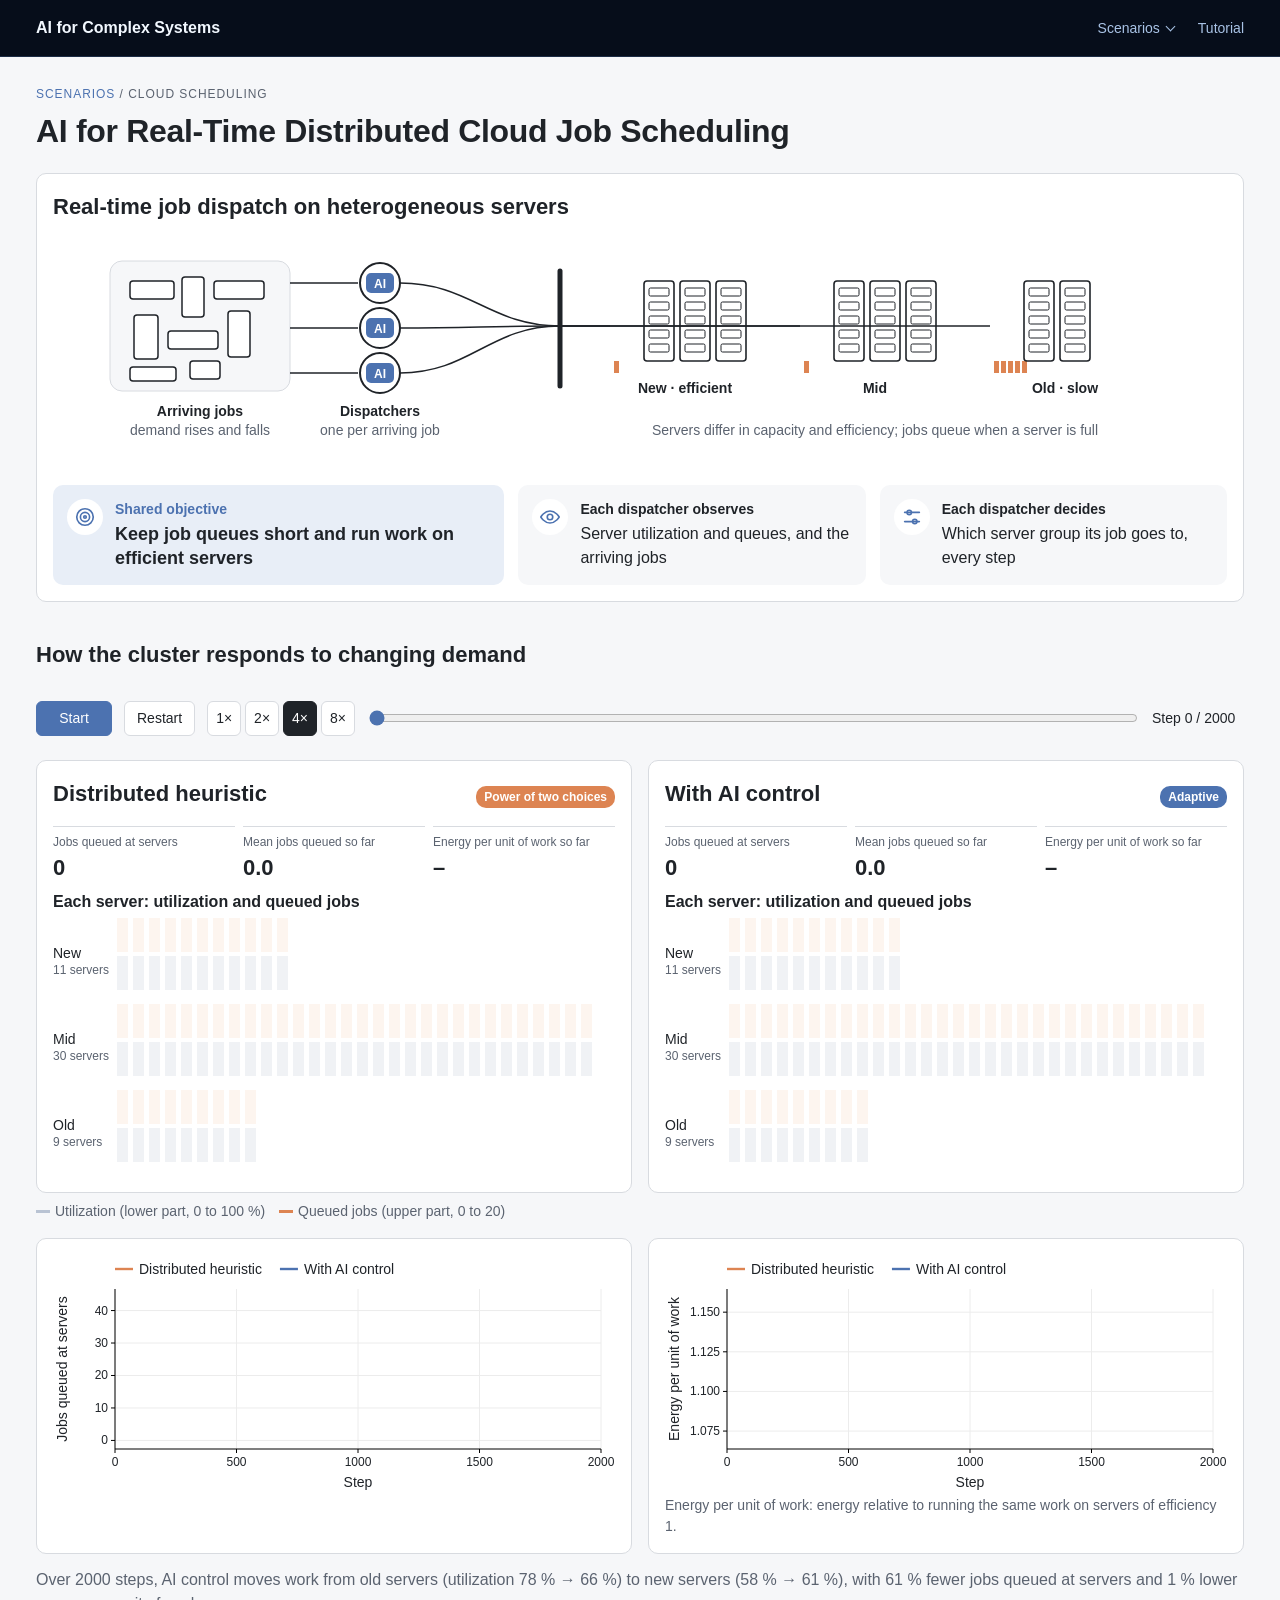
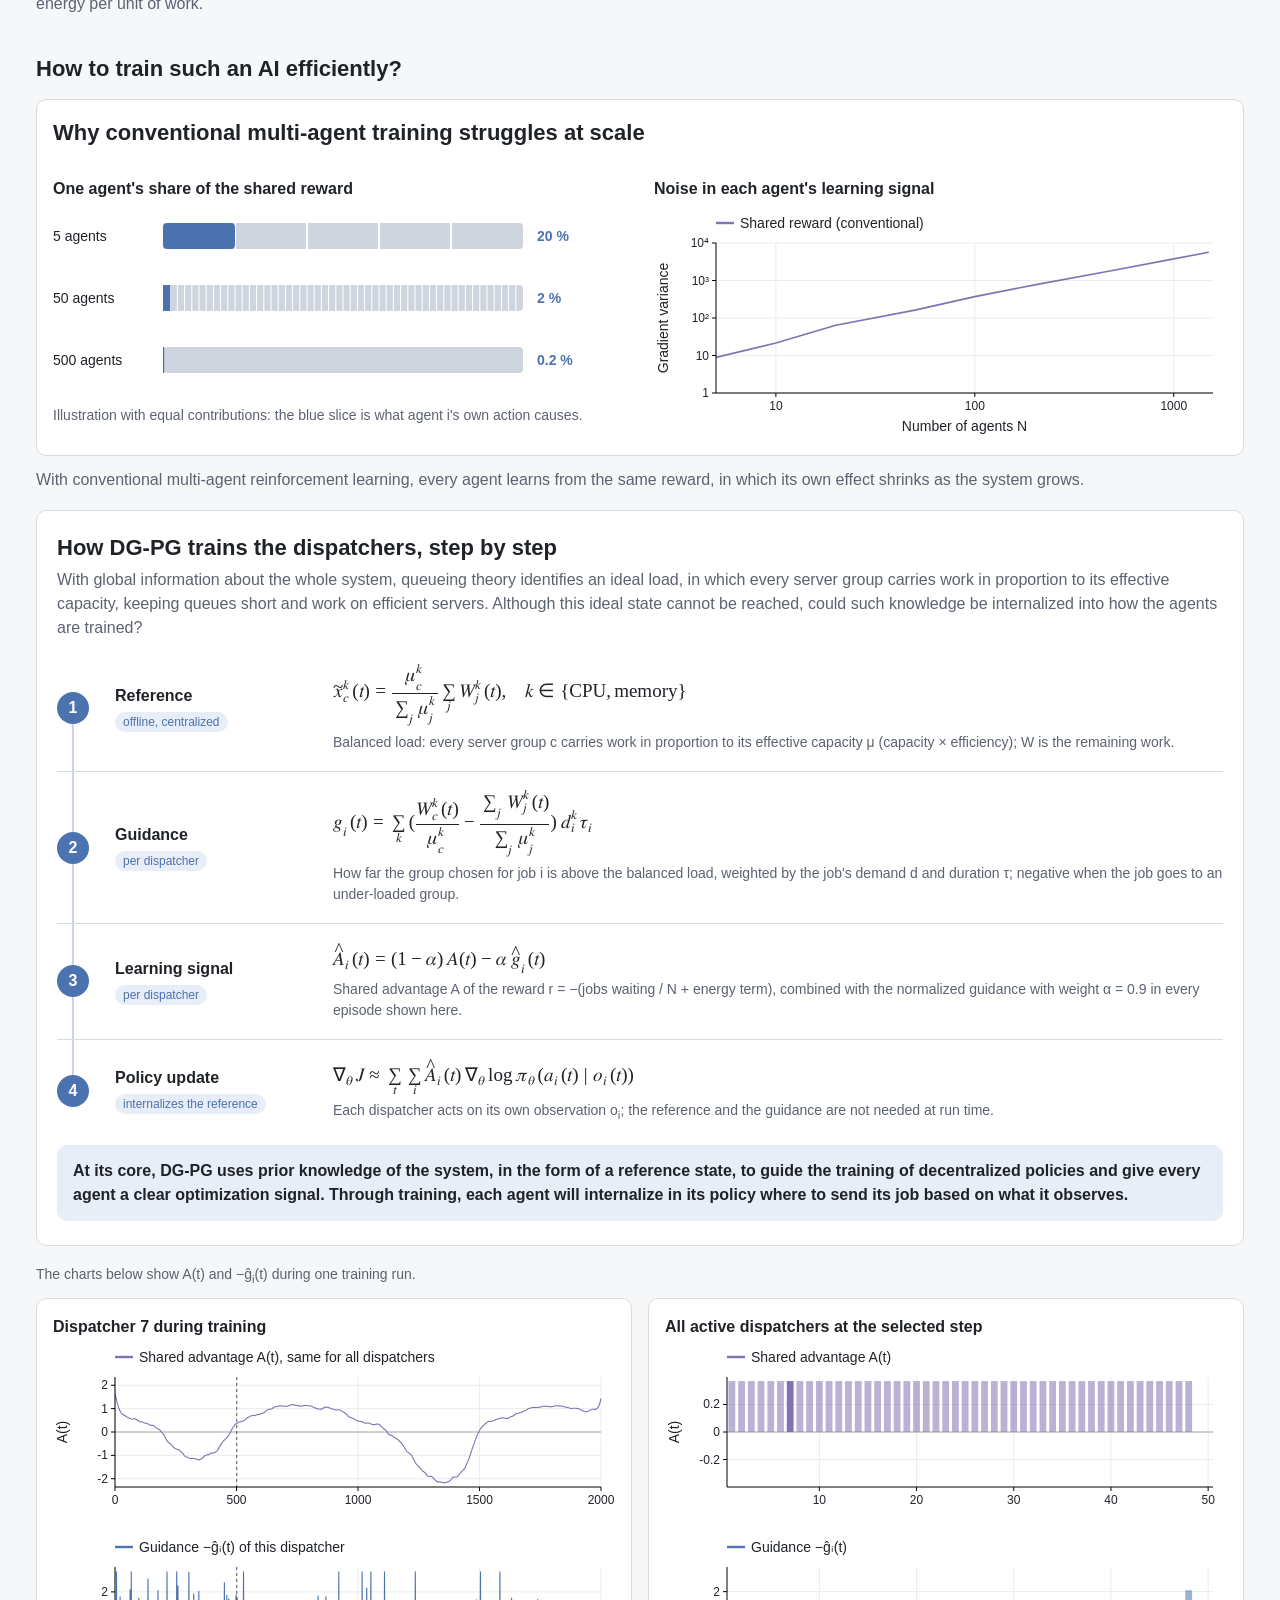
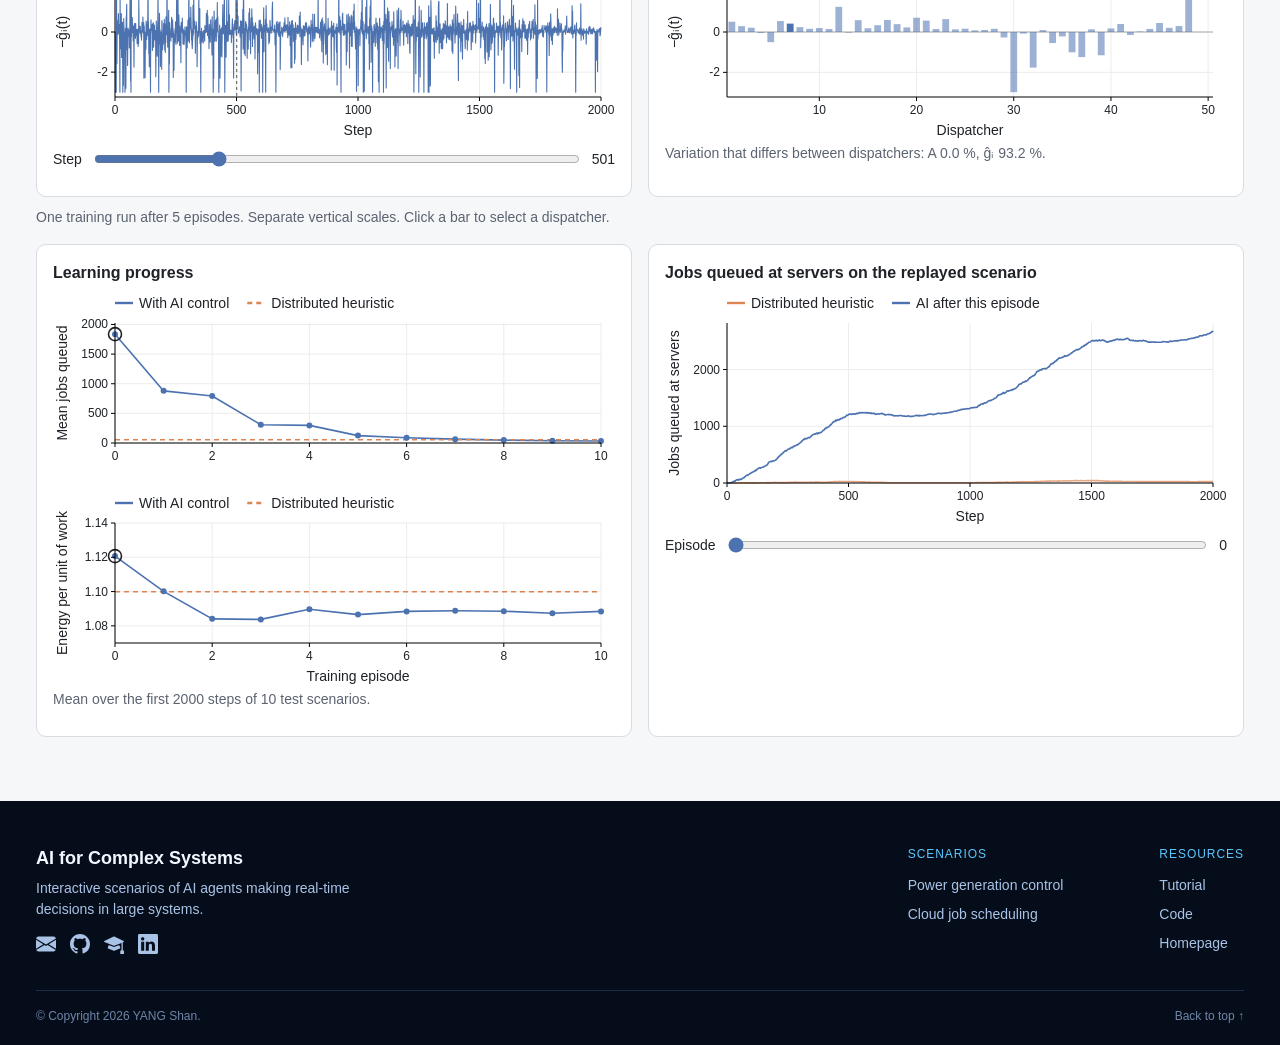
==== cloud.html @ 55455426 "initialization" ====
<!doctype html>
<html lang="en">
<head>
  <meta charset="utf-8">
  <meta name="viewport" content="width=device-width, initial-scale=1">
  <title>Distributed Job Scheduling</title>
  <link rel="stylesheet" href="assets/site.css">
</head>
<body>
  <header class="site-header">
    <div class="header-inner">
      <a class="header-brand" href="index.html">AI for Complex Systems</a>
      <nav class="header-nav" aria-label="Site">
        <details class="nav-menu">
          <summary>Scenarios</summary>
          <div class="nav-menu-list">
            <a href="power.html">Power generation control</a>
            <a href="cloud.html" aria-current="page">Cloud job scheduling</a>
            <a class="nav-menu-all" href="index.html#scenarios">All scenarios →</a>
          </div>
        </details>
        <a href="https://seanys.github.io/blog/2026/why-we-need-analytical-models-to-guide-training-for-scalable-multi-agent-learning/">Tutorial</a>
      </nav>
    </div>
  </header>

  <main class="page">
    <p class="eyebrow"><a href="index.html">Scenarios</a> / Cloud scheduling</p>
    <h1>AI for Real-Time Distributed Cloud Job Scheduling</h1>

    <section class="section card" style="margin-top:18px">
      <h2>Real-time job dispatch on heterogeneous servers</h2>
      <div class="problem">
        <div id="problem-diagram"></div>
        <div class="spec">
          <div class="goal"><svg class="spec-icon" viewBox="0 0 24 24" aria-hidden="true"><circle cx="12" cy="12" r="9"/><circle cx="12" cy="12" r="5"/><circle cx="12" cy="12" r="1.4"/></svg><div><b>Shared objective</b><p>Keep job queues short and run work on efficient servers</p></div></div>
          <div><svg class="spec-icon" viewBox="0 0 24 24" aria-hidden="true"><path d="M2 12s3.6-6.5 10-6.5S22 12 22 12s-3.6 6.5-10 6.5S2 12 2 12z"/><circle cx="12" cy="12" r="3"/></svg><div><b>Each dispatcher observes</b><p>Server utilization and queues, and the arriving jobs</p></div></div>
          <div><svg class="spec-icon" viewBox="0 0 24 24" aria-hidden="true"><line x1="4" y1="7" x2="20" y2="7"/><line x1="4" y1="17" x2="20" y2="17"/><circle cx="9" cy="7" r="2.4"/><circle cx="15" cy="17" r="2.4"/></svg><div><b>Each dispatcher decides</b><p>Which server group its job goes to, every step</p></div></div>
        </div>
      </div>
    </section>

    <section class="section">
      <div class="intro">
        <h2>How the cluster responds to changing demand</h2>
      </div>
    </section>

    <section class="controls" aria-label="Playback controls">
      <button class="primary" id="play" type="button">Start</button>
      <button id="restart" type="button">Restart</button>
      <div class="speed" role="group" aria-label="Playback speed">
        <button type="button" data-speed="1" aria-pressed="false">1×</button>
        <button type="button" data-speed="2" aria-pressed="false">2×</button>
        <button type="button" data-speed="4" aria-pressed="true">4×</button>
        <button type="button" data-speed="8" aria-pressed="false">8×</button>
      </div>
      <input id="time" type="range" min="0" max="2000" value="0" step="1" aria-label="Time">
      <output id="clock">0</output>
    </section>

    <section class="grid-2">
      <article class="card">
        <div class="panel-head"><h2>Distributed heuristic</h2><span class="tag baseline">Power of two choices</span></div>
        <div class="kpis" id="kpi-baseline"></div>
        <h3>Each server: utilization and queued jobs</h3>
        <div class="fleet" id="servers-baseline"></div>
      </article>
      <article class="card">
        <div class="panel-head"><h2>With AI control</h2><span class="tag dgpg">Adaptive</span></div>
        <div class="kpis" id="kpi-dgpg"></div>
        <h3>Each server: utilization and queued jobs</h3>
        <div class="fleet" id="servers-dgpg"></div>
      </article>
    </section>
    <div class="legend-inline">
      <span><i style="background:var(--bar)"></i>Utilization (lower part, 0 to 100 %)</span>
      <span><i style="background:var(--orange)"></i>Queued jobs (upper part, 0 to 20)</span>
    </div>

    <section class="grid-2" style="margin-top:16px">
      <div class="card" id="chart-queued"></div>
      <div class="card"><div id="chart-energy"></div><p class="note" style="margin:0">Energy per unit of work: energy relative to running the same work on servers of efficiency 1.</p></div>
    </section>
    <p class="lead" id="outcome" style="margin-top:14px"></p>

    <section class="section">
      <div class="intro">
        <h2>How to train such an AI efficiently?</h2>
      </div>
      <div class="card grid-2 scaling">
        <h2 style="grid-column:1/-1;margin:0">Why conventional multi-agent training struggles at scale</h2>
        <div>
          <h3>One agent's share of the shared reward</h3>
          <div id="share-bars"></div>
          <p class="note">Illustration with equal contributions: the blue slice is what agent i's own action causes.</p>
        </div>
        <div>
          <h3>Noise in each agent's learning signal</h3>
          <div id="chart-scaling"></div>
        </div>
      </div>
      <p class="lead" style="margin:12px 0 18px">With conventional multi-agent reinforcement learning, every agent learns from the same reward, in which its own effect shrinks as the system grows.</p>
      <div class="card steps">
        <h2 style="margin:12px 0 4px">How DG-PG trains the dispatchers, step by step</h2>
        <p class="steps-lead">With global information about the whole system, queueing theory identifies an ideal load, in which every server group carries work in proportion to its effective capacity, keeping queues short and work on efficient servers. Although this ideal state cannot be reached, could such knowledge be internalized into how the agents are trained?</p>
        <div class="step">
          <span class="step-num">1</span>
          <div class="step-head"><b>Reference</b><span class="step-tag">offline, centralized</span></div>
          <div class="step-body"><math displaystyle="true"><msubsup><mover accent="true"><mi>x</mi><mo>~</mo></mover><mi>c</mi><mi>k</mi></msubsup><mo stretchy="false">(</mo><mi>t</mi><mo stretchy="false">)</mo><mo>=</mo><mfrac><mrow><msubsup><mi>μ</mi><mi>c</mi><mi>k</mi></msubsup></mrow><mrow><munder><mo>∑</mo><mi>j</mi></munder><msubsup><mi>μ</mi><mi>j</mi><mi>k</mi></msubsup></mrow></mfrac><munder><mo>∑</mo><mi>j</mi></munder><msubsup><mi>W</mi><mi>j</mi><mi>k</mi></msubsup><mo stretchy="false">(</mo><mi>t</mi><mo stretchy="false">)</mo><mo>,</mo><mspace width="0.8em"/><mi>k</mi><mo>∈</mo><mo stretchy="false">{</mo><mtext>CPU</mtext><mo>,</mo><mtext>memory</mtext><mo stretchy="false">}</mo></math><p>Balanced load: every server group c carries work in proportion to its effective capacity μ (capacity × efficiency); W is the remaining work.</p></div>
        </div>
        <div class="step">
          <span class="step-num">2</span>
          <div class="step-head"><b>Guidance</b><span class="step-tag">per dispatcher</span></div>
          <div class="step-body"><math displaystyle="true"><msub><mi>g</mi><mi>i</mi></msub><mo stretchy="false">(</mo><mi>t</mi><mo stretchy="false">)</mo><mo>=</mo><munder><mo>∑</mo><mi>k</mi></munder><mo>(</mo><mfrac><mrow><msubsup><mi>W</mi><mi>c</mi><mi>k</mi></msubsup><mo stretchy="false">(</mo><mi>t</mi><mo stretchy="false">)</mo></mrow><mrow><msubsup><mi>μ</mi><mi>c</mi><mi>k</mi></msubsup></mrow></mfrac><mo>−</mo><mfrac><mrow><munder><mo>∑</mo><mi>j</mi></munder><msubsup><mi>W</mi><mi>j</mi><mi>k</mi></msubsup><mo stretchy="false">(</mo><mi>t</mi><mo stretchy="false">)</mo></mrow><mrow><munder><mo>∑</mo><mi>j</mi></munder><msubsup><mi>μ</mi><mi>j</mi><mi>k</mi></msubsup></mrow></mfrac><mo>)</mo><mspace width="0.2em"/><msubsup><mi>d</mi><mi>i</mi><mi>k</mi></msubsup><msub><mi>τ</mi><mi>i</mi></msub></math><p>How far the group chosen for job i is above the balanced load, weighted by the job's demand d and duration τ; negative when the job goes to an under-loaded group.</p></div>
        </div>
        <div class="step">
          <span class="step-num">3</span>
          <div class="step-head"><b>Learning signal</b><span class="step-tag">per dispatcher</span></div>
          <div class="step-body"><math displaystyle="true"><msub><mover accent="true"><mi>A</mi><mo>^</mo></mover><mi>i</mi></msub><mo stretchy="false">(</mo><mi>t</mi><mo stretchy="false">)</mo><mo>=</mo><mo stretchy="false">(</mo><mn>1</mn><mo>−</mo><mi>α</mi><mo stretchy="false">)</mo><mspace width="0.2em"/><mi>A</mi><mo stretchy="false">(</mo><mi>t</mi><mo stretchy="false">)</mo><mo>−</mo><mi>α</mi><mspace width="0.2em"/><msub><mover accent="true"><mi>g</mi><mo>^</mo></mover><mi>i</mi></msub><mo stretchy="false">(</mo><mi>t</mi><mo stretchy="false">)</mo></math><p>Shared advantage A of the reward r = −(jobs waiting / N + energy term), combined with the normalized guidance with weight α = 0.9 in every episode shown here.</p></div>
        </div>
        <div class="step">
          <span class="step-num">4</span>
          <div class="step-head"><b>Policy update</b><span class="step-tag">internalizes the reference</span></div>
          <div class="step-body"><math displaystyle="true"><msub><mo>∇</mo><mi>θ</mi></msub><mi>J</mi><mo>≈</mo><munder><mo>∑</mo><mi>t</mi></munder><munder><mo>∑</mo><mi>i</mi></munder><msub><mover accent="true"><mi>A</mi><mo>^</mo></mover><mi>i</mi></msub><mo stretchy="false">(</mo><mi>t</mi><mo stretchy="false">)</mo><mspace width="0.2em"/><msub><mo>∇</mo><mi>θ</mi></msub><mi>log</mi><mo>⁡</mo><mspace width="0.17em"/><msub><mi>π</mi><mi>θ</mi></msub><mo stretchy="false">(</mo><msub><mi>a</mi><mi>i</mi></msub><mo stretchy="false">(</mo><mi>t</mi><mo stretchy="false">)</mo><mo stretchy="false">|</mo><msub><mi>o</mi><mi>i</mi></msub><mo stretchy="false">(</mo><mi>t</mi><mo stretchy="false">)</mo><mo stretchy="false">)</mo></math><p>Each dispatcher acts on its own observation o<sub>i</sub>; the reference and the guidance are not needed at run time.</p></div>
        </div>
        <p class="steps-summary">At its core, DG-PG uses prior knowledge of the system, in the form of a reference state, to guide the training of decentralized policies and give every agent a clear optimization signal. Through training, each agent will internalize in its policy where to send its job based on what it observes.</p>
      </div>
      <p class="note" style="margin:18px 0 10px">The charts below show A(t) and −ĝ<sub>i</sub>(t) during one training run.</p>
      <div class="grid-2">
        <div class="card">
          <h3 id="signal-title">One dispatcher during training</h3>
          <div id="chart-signal-reward"></div>
          <div id="chart-signal-guide"></div>
          <div class="slider-row"><span>Step</span><input id="signal-step" type="range" min="0" max="1999" value="500"><output id="signal-step-out"></output></div>
        </div>
        <div class="card">
          <h3>All active dispatchers at the selected step</h3>
          <div id="chart-bars-reward"></div>
          <div id="chart-bars-guide"></div>
          <p class="note" id="spread-note"></p>
        </div>
      </div>
      <p class="note" style="margin-top:10px">One training run after 5 episodes. Separate vertical scales. Click a bar to select a dispatcher.</p>

      <div class="grid-2" style="margin-top:16px">
        <div class="card">
          <h3>Learning progress</h3>
          <div id="chart-curve-queued"></div>
          <div id="chart-curve-energy"></div>
          <p class="note" id="curve-note"></p>
        </div>
        <div class="card">
          <h3>Jobs queued at servers on the replayed scenario</h3>
          <div id="chart-progress"></div>
          <div class="slider-row"><span>Episode</span><input id="episode" type="range" min="0" max="9" value="0" step="1"><output id="episode-out"></output></div>
        </div>
      </div>
    </section>
  </main>

  <footer class="site-footer">
    <div class="footer-inner">
      <div class="footer-brand">
        <p class="footer-title">AI for Complex Systems</p>
        <p>Interactive scenarios of AI agents making real-time decisions in large systems.</p>
        <div class="footer-icons">
          <a href="mailto:yang-shan@nus.edu.sg" title="Email" aria-label="Email"><svg viewBox="0 0 16 16"><path d="M.05 3.555A2 2 0 012 2h12a2 2 0 011.95 1.555L8 8.414.05 3.555zM0 4.697v7.104l5.803-3.558L0 4.697zM6.761 8.83l-6.57 4.027A2 2 0 002 14h12a2 2 0 001.808-1.144l-6.57-4.027L8 9.586l-1.239-.757zm3.436-.586L16 11.801V4.697l-5.803 3.546z"/></svg></a>
          <a href="https://github.com/seanys" title="GitHub" aria-label="GitHub"><svg viewBox="0 0 16 16"><path d="M8 0C3.58 0 0 3.58 0 8c0 3.54 2.29 6.53 5.47 7.59.4.07.55-.17.55-.38 0-.19-.01-.82-.01-1.49-2.01.37-2.53-.49-2.69-.94-.09-.23-.48-.94-.82-1.13-.28-.15-.68-.52-.01-.53.63-.01 1.08.58 1.23.82.72 1.21 1.87.87 2.33.66.07-.52.28-.87.51-1.07-1.78-.2-3.64-.89-3.64-3.95 0-.87.31-1.59.82-2.15-.08-.2-.36-1.02.08-2.12 0 0 .67-.21 2.2.82.64-.18 1.32-.27 2-.27.68 0 1.36.09 2 .27 1.53-1.04 2.2-.82 2.2-.82.44 1.1.16 1.92.08 2.12.51.56.82 1.27.82 2.15 0 3.07-1.87 3.75-3.65 3.95.29.25.54.73.54 1.48 0 1.07-.01 1.93-.01 2.2 0 .21.15.46.55.38A8.013 8.013 0 0016 8c0-4.42-3.58-8-8-8z"/></svg></a>
          <a href="https://scholar.google.com/citations?user=Z__RCosAAAAJ" title="Google Scholar" aria-label="Google Scholar"><svg viewBox="0 0 16 16"><path d="M8.211 2.047a.5.5 0 00-.422 0l-7.5 3.5a.5.5 0 00.025.917l7.5 3a.5.5 0 00.372 0L14 7.14V13a1 1 0 00-1 1v2h3v-2a1 1 0 00-1-1V6.739l.686-.275a.5.5 0 00.025-.917l-7.5-3.5z"/><path d="M4.176 9.032a.5.5 0 00-.656.327l-.5 1.7a.5.5 0 00.294.605l4.5 1.8a.5.5 0 00.372 0l4.5-1.8a.5.5 0 00.294-.605l-.5-1.7a.5.5 0 00-.656-.327L8 10.466 4.176 9.032z"/></svg></a>
          <a href="https://www.linkedin.com/in/shan-yang-712135141" title="LinkedIn" aria-label="LinkedIn"><svg viewBox="0 0 16 16"><path d="M0 1.146C0 .513.526 0 1.175 0h13.65C15.474 0 16 .513 16 1.146v13.708c0 .633-.526 1.146-1.175 1.146H1.175C.526 16 0 15.487 0 14.854V1.146zm4.943 12.248V6.169H2.542v7.225h2.401zm-1.2-8.212c.837 0 1.358-.554 1.358-1.248-.015-.709-.52-1.248-1.342-1.248-.822 0-1.359.54-1.359 1.248 0 .694.521 1.248 1.327 1.248h.016zm4.908 8.212V9.359c0-.216.016-.432.08-.586.173-.431.568-.878 1.232-.878.869 0 1.216.662 1.216 1.634v3.865h2.401V9.25c0-2.22-1.184-3.252-2.764-3.252-1.274 0-1.845.7-2.165 1.193v.025h-.016a5.54 5.54 0 01.016-.025V6.169h-2.4c.03.678 0 7.225 0 7.225h2.4z"/></svg></a>
        </div>
      </div>
      <nav class="footer-col" aria-label="Scenarios">
        <p class="footer-head">Scenarios</p>
        <a href="power.html">Power generation control</a>
        <a href="cloud.html">Cloud job scheduling</a>
      </nav>
      <nav class="footer-col" aria-label="Resources">
        <p class="footer-head">Resources</p>
        <a href="https://seanys.github.io/blog/2026/why-we-need-analytical-models-to-guide-training-for-scalable-multi-agent-learning/">Tutorial</a>
        <a href="https://github.com/seanys/Descent-Guided-Policy-Gradient-for-Scalable-Cooperative-Multi-Agent-Learning">Code</a>
        <a href="https://seanys.github.io/">Homepage</a>
      </nav>
    </div>
    <div class="footer-bottom">
      <span>© Copyright 2026 <a href="https://seanys.github.io/">YANG Shan</a>.</span>
      <a href="#">Back to top ↑</a>
    </div>
  </footer>

  <script src="data/cloud.js"></script>
  <script src="data/variance.js"></script>
  <script src="assets/plot.js"></script>
  <script src="assets/cloud.js"></script>
  <script src="assets/scaling.js"></script>
  <script src="assets/nav.js"></script>
</body>
</html>
---- assets/site.css ----
:root {
  /* Type scale (Material Design 3 baseline): 32 / 22 / 16 / 14 / 12 px. */
  --blue: #4C72B0;
  --orange: #DD8452;
  --green: #55A868;
  --red: #C44E52;
  --purple: #8172B3;
  --gray: #8C8C8C;
  --ink: #1f2328;
  --muted: #5b6370;
  --line: #d8dbe0;
  --grid: #ececec;
  --panel: #ffffff;
  --page: #f6f7f9;
  --bar: #b9c3d3;
  font-family: Helvetica, Arial, sans-serif;
  color: var(--ink);
}

* { box-sizing: border-box; }

body {
  margin: 0;
  background: var(--page);
  font-size: 16px;
  line-height: 1.5;
}

.page {
  max-width: 1240px;
  margin: 0 auto;
  padding: 28px 16px 64px;
}

a { color: var(--blue); text-decoration: none; }
a:hover { text-decoration: underline; }

h1 { font-size: 32px; margin: 4px 0 8px; letter-spacing: -0.01em; }
h2 { font-size: 22px; margin: 0 0 6px; }
h3 { font-size: 16px; margin: 0 0 4px; }
p { margin: 0 0 10px; }

.eyebrow {
  font-size: 12px;
  letter-spacing: 0.08em;
  text-transform: uppercase;
  color: var(--muted);
  margin: 0;
}

.lead { font-size: 16px; color: var(--muted); }
.note { font-size: 14px; color: var(--muted); }

.card {
  background: var(--panel);
  border: 1px solid var(--line);
  border-radius: 10px;
  padding: 16px;
}

.section { margin-top: 36px; }
.section > .intro { margin-bottom: 14px; }

.grid-2 { display: grid; grid-template-columns: 1fr 1fr; gap: 16px; }
.grid-3 { display: grid; grid-template-columns: repeat(3, 1fr); gap: 16px; }

@media (max-width: 860px) {
  .grid-2, .grid-3 { grid-template-columns: 1fr; }
}

.chips {
  display: grid;
  grid-template-columns: repeat(4, 1fr);
  gap: 10px;
  margin-top: 16px;
}
@media (max-width: 860px) { .chips { grid-template-columns: 1fr 1fr; } }
.chip {
  background: var(--panel);
  border: 1px solid var(--line);
  border-radius: 8px;
  padding: 10px 12px;
  font-size: 14px;
}
.chip b { display: block; font-size: 12px; letter-spacing: 0.06em; text-transform: uppercase; color: var(--muted); margin-bottom: 2px; }

.controls {
  display: flex;
  flex-wrap: wrap;
  align-items: center;
  gap: 12px;
  margin: 20px 0 14px;
  padding: 10px 0;
}
.controls input[type=range] { flex: 1; min-width: 160px; accent-color: var(--blue); }
.controls output { font-variant-numeric: tabular-nums; min-width: 92px; font-size: 14px; }

button {
  font: inherit;
  font-size: 14px;
  border: 1px solid var(--line);
  background: var(--panel);
  color: var(--ink);
  border-radius: 6px;
  padding: 6px 12px;
  cursor: pointer;
}
button.primary { background: var(--blue); border-color: var(--blue); color: #fff; min-width: 76px; }
button[aria-pressed=true] { background: var(--ink); color: #fff; border-color: var(--ink); }
.speed { display: flex; gap: 4px; }
.speed button { padding: 6px 8px; }

.panel-head { display: flex; justify-content: space-between; align-items: baseline; gap: 8px; }
.tag { font-size: 12px; font-weight: bold; padding: 2px 8px; border-radius: 10px; color: #fff; }
.tag.baseline { background: var(--orange); }
.tag.dgpg { background: var(--blue); }

.kpis { display: grid; grid-template-columns: repeat(3, 1fr); gap: 8px; margin: 10px 0 6px; }
.kpi { border-top: 1px solid var(--line); padding-top: 6px; }
.kpi span { display: block; font-size: 12px; color: var(--muted); }
.kpi strong { font-size: 22px; font-variant-numeric: tabular-nums; }

svg { display: block; width: 100%; height: auto; overflow: visible; }
svg text { font-family: Helvetica, Arial, sans-serif; fill: var(--ink); }
.axis-label { font-size: 14px; }
.tick-label { font-size: 12px; }
.legend-label { font-size: 14px; }
.fleet .tile { cursor: pointer; }
.fleet .tile:hover rect.frame { stroke: var(--ink); }

.legend-inline { display: flex; flex-wrap: wrap; gap: 14px; font-size: 14px; color: var(--muted); margin-top: 8px; }
.legend-inline i { display: inline-block; width: 14px; height: 3px; vertical-align: middle; margin-right: 5px; }

.formula { font-size: 16px; background: #f0f2f5; border-radius: 6px; padding: 8px 12px; display: inline-block; margin: 4px 0 10px; }

.scenario-card { display: grid; grid-template-columns: 220px 1fr; gap: 18px; align-items: center; color: inherit; }
.scenario-card:hover { text-decoration: none; border-color: var(--blue); }
@media (max-width: 640px) { .scenario-card { grid-template-columns: 1fr; } }
.enter { display: inline-block; margin-top: 8px; font-weight: bold; color: var(--blue); }

.slider-row { display: flex; align-items: center; gap: 10px; margin: 6px 0 10px; font-size: 14px; }
.slider-row input { flex: 1; accent-color: var(--blue); }

.problem { margin-top: 8px; }
.spec { display: grid; grid-template-columns: 1.3fr 1fr 1fr; gap: 14px; margin-top: 18px; }
@media (max-width: 860px) { .spec { grid-template-columns: 1fr; } }
.spec > div { display: grid; grid-template-columns: 36px 1fr; gap: 12px; align-items: start; padding: 14px; border-radius: 10px; background: var(--page); }
.spec b { display: block; font-size: 14px; margin-bottom: 2px; }
.spec p { margin: 0; font-size: 16px; }
.spec-icon { width: 36px; height: 36px; padding: 7px; border-radius: 50%; background: #fff; fill: none; stroke: var(--blue); stroke-width: 1.8; stroke-linecap: round; stroke-linejoin: round; }
.spec > div.goal { background: #e8eef7; }
.spec .goal b { color: var(--blue); }
.spec .goal p { font-size: 18px; font-weight: bold; line-height: 1.35; }
.kpi em.delta { display: block; font-style: normal; font-size: 12px; font-weight: bold; color: var(--green); }
.kpi em.delta.worse { color: var(--muted); }
.steps { padding: 8px 20px; }
.step { position: relative; display: grid; grid-template-columns: 40px 200px 1fr; gap: 18px; align-items: center; padding: 18px 0; border-top: 1px solid var(--line); }
.step:first-of-type { border-top: none; }
.step-num { width: 32px; height: 32px; border-radius: 50%; background: var(--blue); color: #fff; font-weight: bold; display: grid; place-items: center; z-index: 1; }
.step:not(:last-of-type)::before { content: ""; position: absolute; left: 15px; top: 50%; height: 100%; border-left: 2px solid #c9d4e5; }
.step-head b { display: block; font-size: 16px; }
.step-tag { display: inline-block; margin-top: 4px; font-size: 12px; color: var(--blue); background: #e8eef7; border-radius: 10px; padding: 1px 8px; }
.step-body math { font-size: 19px; }
.step-body p { margin: 6px 0 0; font-size: 14px; color: var(--muted); }
@media (max-width: 860px) { .step { grid-template-columns: 40px 1fr; } .step-body { grid-column: 2; } }
.scaling { gap: 28px; align-items: start; }
.scaling h3 { margin-bottom: 8px; }
.steps-lead { margin: 0 0 6px; color: var(--muted); }
.steps-summary { margin: 4px 0 16px; padding: 14px 16px; border-radius: 10px; background: #e8eef7; font-weight: bold; }

/* Overview page */
.hero { position: relative; min-height: 520px; overflow: hidden; background: #060d1a; display: flex; align-items: center; }
.hero-art { position: absolute; inset: 0; }
.hero-art svg { width: 100%; height: 100%; }
.hero-text { position: relative; max-width: 1240px; width: 100%; margin: 0 auto; padding: 0 16px; }
.hero-text > * { max-width: 680px; }
.hero-text h1 { color: #f2f8ff; font-size: 44px; line-height: 1.15; margin: 8px 0 14px; }
.hero-text p { color: #a9c3e6; font-size: 18px; margin: 0; }
.hero-text .hero-eyebrow { color: #5cc8ff; font-size: 13px; letter-spacing: 0.12em; text-transform: uppercase; }
@media (max-width: 860px) { .hero-text h1 { font-size: 32px; } }
.pulse { animation: pulse 2.6s ease-in-out infinite; }
@keyframes pulse { 0%, 100% { opacity: 0.35; } 50% { opacity: 1; } }
.flow { stroke-dasharray: 6 10; animation: flow 1.6s linear infinite; }
@keyframes flow { to { stroke-dashoffset: -32; } }
@media (prefers-reduced-motion: reduce) { .pulse, .flow { animation: none; } }

.scenarios { margin-top: 12px; }
.scenario { display: grid; grid-template-columns: 200px 1fr; gap: 18px; align-items: center; color: inherit; }
.scenario:hover, .more-scenarios:hover { text-decoration: none; border-color: var(--blue); }
.scenario-thumb svg { border-radius: 8px; }
.scenario h3 { font-size: 18px; margin-bottom: 6px; }
.scenario .note { margin-bottom: 6px; }
@media (max-width: 640px) { .scenario { grid-template-columns: 1fr; } }
.more-scenarios { display: grid; grid-template-columns: 200px 1fr; gap: 18px; align-items: center; margin-top: 16px; }
.scenario-thumb.small svg { max-height: 110px; }
.tutorial { display: flex; justify-content: space-between; align-items: center; gap: 20px; flex-wrap: wrap; padding: 24px; color: #e8f4ff; background: linear-gradient(120deg, #0b1d36, #13345f); border: none; }
.tutorial .eyebrow { color: #5cc8ff; }
.tutorial h2 { color: #f2f8ff; }
.tutorial .note { color: #a9c3e6; margin: 0; }
.tutorial-links { display: flex; gap: 10px; flex-wrap: wrap; }
.pill { display: inline-block; padding: 8px 16px; border-radius: 20px; border: 1px solid #5cc8ff; color: #e8f4ff; font-size: 14px; font-weight: bold; }
.pill:hover { background: rgba(92, 200, 255, 0.15); text-decoration: none; }

.site-footer { background: #060d1a; color: #a9c3e6; font-size: 14px; padding: 44px 0 20px; }
.site-footer a { color: #a9c3e6; }
.site-footer a:hover { color: #f2f8ff; text-decoration: none; }
.footer-inner { max-width: 1240px; margin: 0 auto; padding: 0 16px; display: grid; grid-template-columns: 1fr auto auto; gap: 96px; }
.footer-brand p { margin: 0 0 6px; max-width: 360px; }
.footer-title { color: #f2f8ff; font-size: 18px; font-weight: bold; }
.footer-icons { display: flex; gap: 14px; margin-top: 14px; }
.footer-icons svg { width: 20px; height: 20px; fill: currentColor; display: block; }
.footer-col { display: flex; flex-direction: column; gap: 8px; }
.footer-head { margin: 0 0 4px; color: #5cc8ff; font-size: 12px; letter-spacing: 0.08em; text-transform: uppercase; }
.footer-bottom { max-width: 1208px; margin: 36px auto 0; padding-top: 16px; border-top: 1px solid #1c2c45; display: flex; justify-content: space-between; gap: 16px; flex-wrap: wrap; font-size: 12px; color: #6f86a8; }
.footer-bottom a { color: #6f86a8; }
@media (max-width: 640px) { .footer-inner { grid-template-columns: 1fr 1fr; gap: 24px; } .footer-brand { grid-column: 1 / -1; } .footer-bottom { margin-left: 16px; margin-right: 16px; } }
body:has(> .site-footer) { min-height: 100vh; display: flex; flex-direction: column; }
body:has(> .site-footer) > main { flex: 1; width: 100%; }

.site-header { position: sticky; top: 0; z-index: 10; background: #060d1a; border-bottom: 1px solid #1c2c45; }
.header-inner { max-width: 1240px; margin: 0 auto; padding: 0 16px; height: 56px; display: flex; align-items: center; justify-content: space-between; gap: 16px; }
.header-brand { color: #f2f8ff; font-weight: bold; font-size: 16px; white-space: nowrap; }
.header-brand:hover { color: #fff; text-decoration: none; }
.header-nav { display: flex; align-items: center; gap: 24px; font-size: 14px; }
.header-nav > a, .nav-menu summary { color: #a9c3e6; white-space: nowrap; cursor: pointer; }
.header-nav > a:hover, .nav-menu summary:hover, .nav-menu[open] summary { color: #f2f8ff; text-decoration: none; }
.nav-menu { position: relative; }
.nav-menu summary { list-style: none; }
.nav-menu summary::-webkit-details-marker { display: none; }
.nav-menu summary::after { content: ""; display: inline-block; width: 6px; height: 6px; margin-left: 7px; border-right: 1.5px solid currentColor; border-bottom: 1.5px solid currentColor; transform: translateY(-3px) rotate(45deg); }
.nav-menu[open] summary::after { transform: translateY(0) rotate(-135deg); }
.nav-menu-list { position: absolute; right: 0; top: calc(100% + 14px); min-width: 240px; max-height: 70vh; overflow-y: auto; padding: 6px; background: #0b1d36; border: 1px solid #1c2c45; border-radius: 10px; box-shadow: 0 10px 28px rgba(0, 0, 0, 0.35); display: flex; flex-direction: column; }
.nav-menu-list a { color: #a9c3e6; padding: 8px 12px; border-radius: 6px; white-space: nowrap; }
.nav-menu-list a:hover { background: rgba(92, 200, 255, 0.12); color: #f2f8ff; text-decoration: none; }
.nav-menu-list a[aria-current=page] { color: #f2f8ff; background: rgba(92, 200, 255, 0.18); }
.nav-menu-list .nav-menu-all { margin-top: 4px; padding-top: 10px; border-top: 1px solid #1c2c45; border-radius: 0 0 6px 6px; color: #5cc8ff; }
@media (max-width: 640px) { .header-nav { gap: 18px; } .nav-menu-list { right: -60px; } }
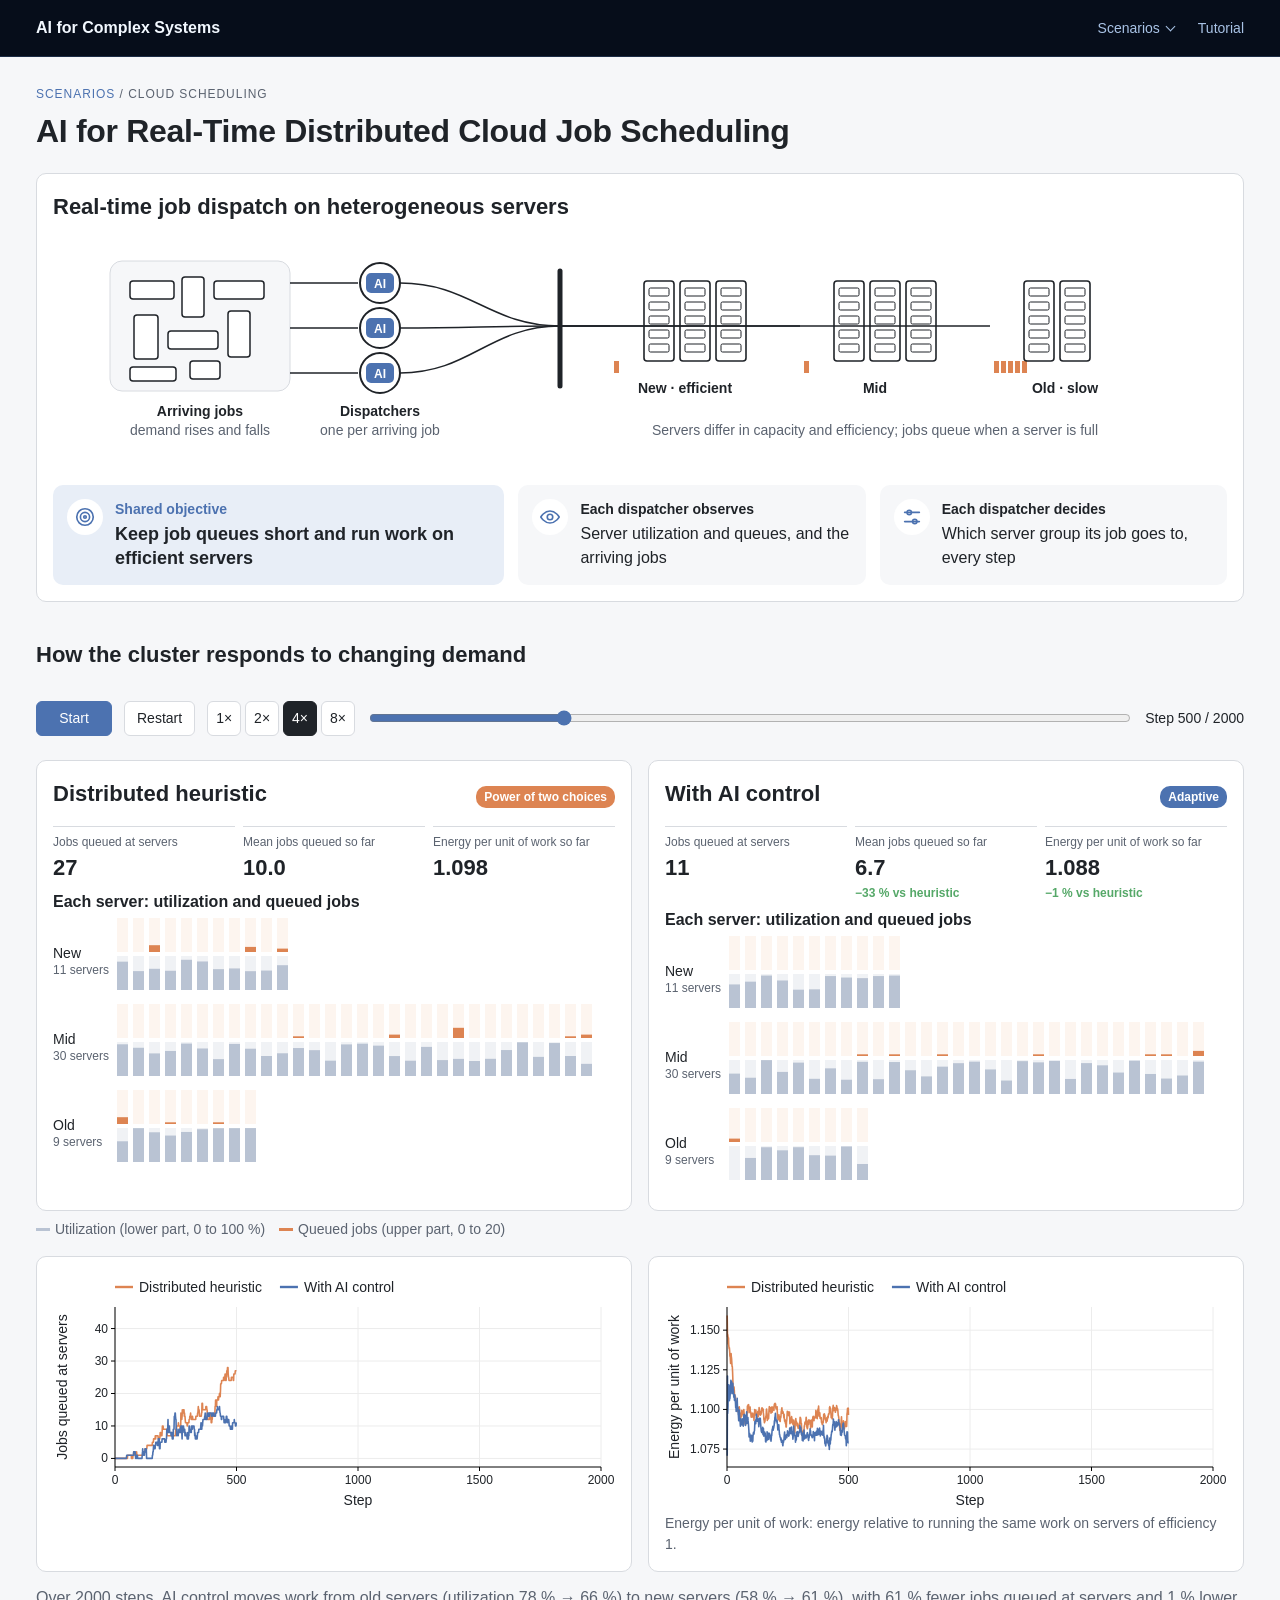
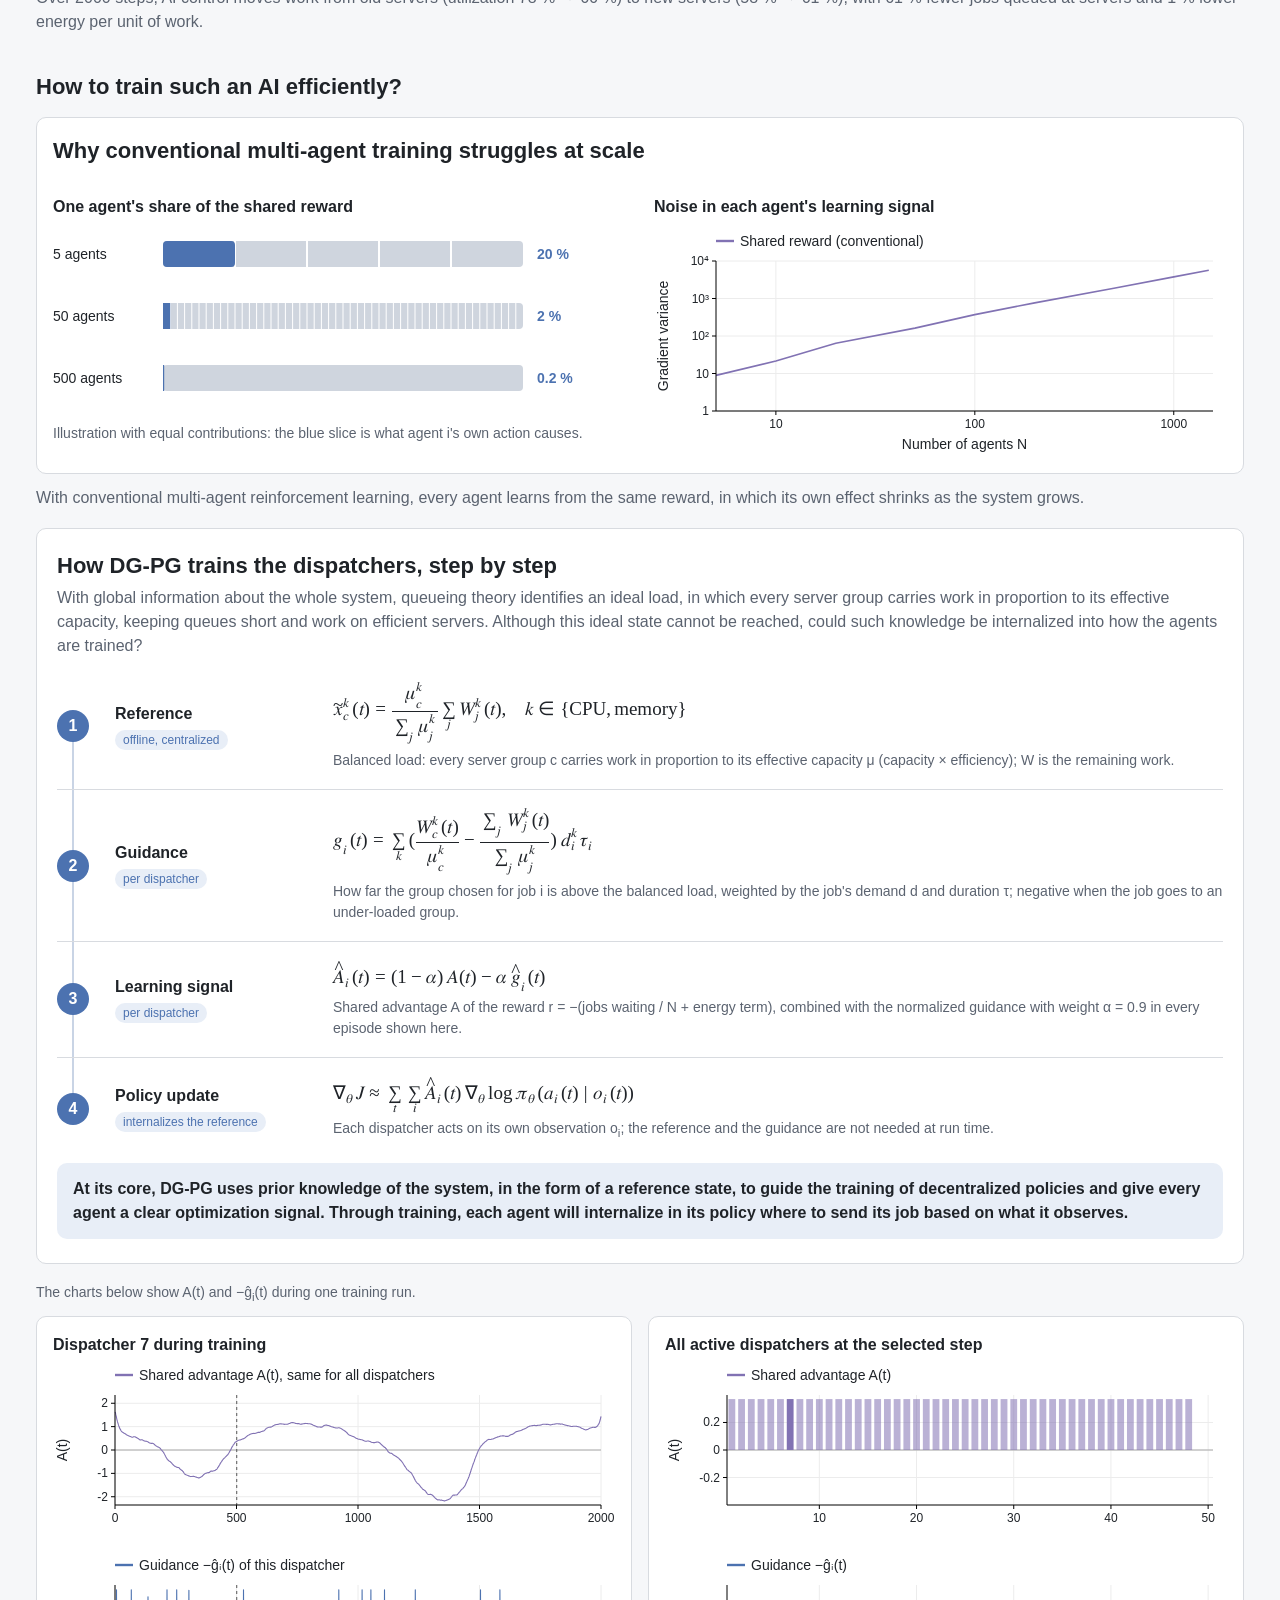
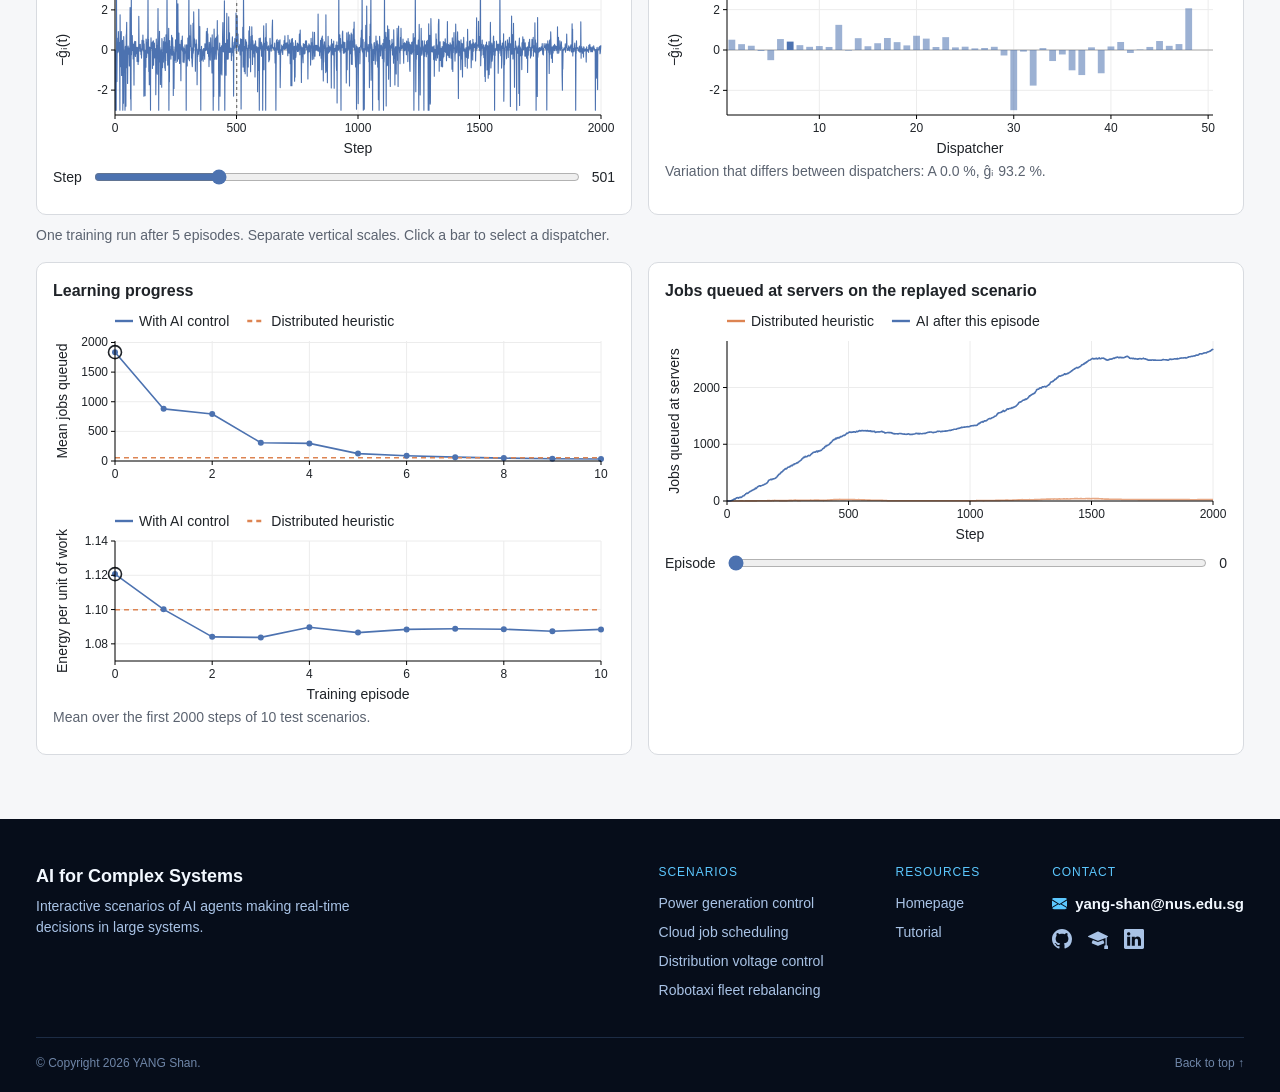
==== commit 08a4060a: "update" ====
--- a/cloud.html
+++ b/cloud.html
@@ -1,28 +1,21 @@
 <!doctype html>
 <html lang="en">
 <head>
+  <!-- Google tag (gtag.js) -->
+  <script async src="https://www.googletagmanager.com/gtag/js?id=G-F93VYS39NR"></script>
+  <script>
+    window.dataLayer = window.dataLayer || [];
+    function gtag(){dataLayer.push(arguments);}
+    gtag('js', new Date());
+    gtag('config', 'G-F93VYS39NR');
+  </script>
   <meta charset="utf-8">
   <meta name="viewport" content="width=device-width, initial-scale=1">
   <title>Distributed Job Scheduling</title>
   <link rel="stylesheet" href="assets/site.css">
 </head>
 <body>
-  <header class="site-header">
-    <div class="header-inner">
-      <a class="header-brand" href="index.html">AI for Complex Systems</a>
-      <nav class="header-nav" aria-label="Site">
-        <details class="nav-menu">
-          <summary>Scenarios</summary>
-          <div class="nav-menu-list">
-            <a href="power.html">Power generation control</a>
-            <a href="cloud.html" aria-current="page">Cloud job scheduling</a>
-            <a class="nav-menu-all" href="index.html#scenarios">All scenarios →</a>
-          </div>
-        </details>
-        <a href="https://seanys.github.io/blog/2026/why-we-need-analytical-models-to-guide-training-for-scalable-multi-agent-learning/">Tutorial</a>
-      </nav>
-    </div>
-  </header>
+  <script src="assets/layout.js" data-part="header"></script>
 
   <main class="page">
     <p class="eyebrow"><a href="index.html">Scenarios</a> / Cloud scheduling</p>
@@ -55,7 +48,7 @@
         <button type="button" data-speed="4" aria-pressed="true">4×</button>
         <button type="button" data-speed="8" aria-pressed="false">8×</button>
       </div>
-      <input id="time" type="range" min="0" max="2000" value="0" step="1" aria-label="Time">
+      <input id="time" type="range" min="0" max="2000" value="500" step="1" aria-label="Time">
       <output id="clock">0</output>
     </section>
 
@@ -159,41 +152,12 @@
     </section>
   </main>
 
-  <footer class="site-footer">
-    <div class="footer-inner">
-      <div class="footer-brand">
-        <p class="footer-title">AI for Complex Systems</p>
-        <p>Interactive scenarios of AI agents making real-time decisions in large systems.</p>
-        <div class="footer-icons">
-          <a href="mailto:yang-shan@nus.edu.sg" title="Email" aria-label="Email"><svg viewBox="0 0 16 16"><path d="M.05 3.555A2 2 0 012 2h12a2 2 0 011.95 1.555L8 8.414.05 3.555zM0 4.697v7.104l5.803-3.558L0 4.697zM6.761 8.83l-6.57 4.027A2 2 0 002 14h12a2 2 0 001.808-1.144l-6.57-4.027L8 9.586l-1.239-.757zm3.436-.586L16 11.801V4.697l-5.803 3.546z"/></svg></a>
-          <a href="https://github.com/seanys" title="GitHub" aria-label="GitHub"><svg viewBox="0 0 16 16"><path d="M8 0C3.58 0 0 3.58 0 8c0 3.54 2.29 6.53 5.47 7.59.4.07.55-.17.55-.38 0-.19-.01-.82-.01-1.49-2.01.37-2.53-.49-2.69-.94-.09-.23-.48-.94-.82-1.13-.28-.15-.68-.52-.01-.53.63-.01 1.08.58 1.23.82.72 1.21 1.87.87 2.33.66.07-.52.28-.87.51-1.07-1.78-.2-3.64-.89-3.64-3.95 0-.87.31-1.59.82-2.15-.08-.2-.36-1.02.08-2.12 0 0 .67-.21 2.2.82.64-.18 1.32-.27 2-.27.68 0 1.36.09 2 .27 1.53-1.04 2.2-.82 2.2-.82.44 1.1.16 1.92.08 2.12.51.56.82 1.27.82 2.15 0 3.07-1.87 3.75-3.65 3.95.29.25.54.73.54 1.48 0 1.07-.01 1.93-.01 2.2 0 .21.15.46.55.38A8.013 8.013 0 0016 8c0-4.42-3.58-8-8-8z"/></svg></a>
-          <a href="https://scholar.google.com/citations?user=Z__RCosAAAAJ" title="Google Scholar" aria-label="Google Scholar"><svg viewBox="0 0 16 16"><path d="M8.211 2.047a.5.5 0 00-.422 0l-7.5 3.5a.5.5 0 00.025.917l7.5 3a.5.5 0 00.372 0L14 7.14V13a1 1 0 00-1 1v2h3v-2a1 1 0 00-1-1V6.739l.686-.275a.5.5 0 00.025-.917l-7.5-3.5z"/><path d="M4.176 9.032a.5.5 0 00-.656.327l-.5 1.7a.5.5 0 00.294.605l4.5 1.8a.5.5 0 00.372 0l4.5-1.8a.5.5 0 00.294-.605l-.5-1.7a.5.5 0 00-.656-.327L8 10.466 4.176 9.032z"/></svg></a>
-          <a href="https://www.linkedin.com/in/shan-yang-712135141" title="LinkedIn" aria-label="LinkedIn"><svg viewBox="0 0 16 16"><path d="M0 1.146C0 .513.526 0 1.175 0h13.65C15.474 0 16 .513 16 1.146v13.708c0 .633-.526 1.146-1.175 1.146H1.175C.526 16 0 15.487 0 14.854V1.146zm4.943 12.248V6.169H2.542v7.225h2.401zm-1.2-8.212c.837 0 1.358-.554 1.358-1.248-.015-.709-.52-1.248-1.342-1.248-.822 0-1.359.54-1.359 1.248 0 .694.521 1.248 1.327 1.248h.016zm4.908 8.212V9.359c0-.216.016-.432.08-.586.173-.431.568-.878 1.232-.878.869 0 1.216.662 1.216 1.634v3.865h2.401V9.25c0-2.22-1.184-3.252-2.764-3.252-1.274 0-1.845.7-2.165 1.193v.025h-.016a5.54 5.54 0 01.016-.025V6.169h-2.4c.03.678 0 7.225 0 7.225h2.4z"/></svg></a>
-        </div>
-      </div>
-      <nav class="footer-col" aria-label="Scenarios">
-        <p class="footer-head">Scenarios</p>
-        <a href="power.html">Power generation control</a>
-        <a href="cloud.html">Cloud job scheduling</a>
-      </nav>
-      <nav class="footer-col" aria-label="Resources">
-        <p class="footer-head">Resources</p>
-        <a href="https://seanys.github.io/blog/2026/why-we-need-analytical-models-to-guide-training-for-scalable-multi-agent-learning/">Tutorial</a>
-        <a href="https://github.com/seanys/Descent-Guided-Policy-Gradient-for-Scalable-Cooperative-Multi-Agent-Learning">Code</a>
-        <a href="https://seanys.github.io/">Homepage</a>
-      </nav>
-    </div>
-    <div class="footer-bottom">
-      <span>© Copyright 2026 <a href="https://seanys.github.io/">YANG Shan</a>.</span>
-      <a href="#">Back to top ↑</a>
-    </div>
-  </footer>
+  <script src="assets/layout.js" data-part="footer"></script>
 
   <script src="data/cloud.js"></script>
   <script src="data/variance.js"></script>
   <script src="assets/plot.js"></script>
   <script src="assets/cloud.js"></script>
   <script src="assets/scaling.js"></script>
-  <script src="assets/nav.js"></script>
 </body>
 </html>
--- a/assets/site.css
+++ b/assets/site.css
@@ -198,22 +198,27 @@
 .tutorial h2 { color: #f2f8ff; }
 .tutorial .note { color: #a9c3e6; margin: 0; }
 .tutorial-links { display: flex; gap: 10px; flex-wrap: wrap; }
+.tutorial + .tutorial { margin-top: 16px; }
 .pill { display: inline-block; padding: 8px 16px; border-radius: 20px; border: 1px solid #5cc8ff; color: #e8f4ff; font-size: 14px; font-weight: bold; }
 .pill:hover { background: rgba(92, 200, 255, 0.15); text-decoration: none; }
 
 .site-footer { background: #060d1a; color: #a9c3e6; font-size: 14px; padding: 44px 0 20px; }
 .site-footer a { color: #a9c3e6; }
 .site-footer a:hover { color: #f2f8ff; text-decoration: none; }
-.footer-inner { max-width: 1240px; margin: 0 auto; padding: 0 16px; display: grid; grid-template-columns: 1fr auto auto; gap: 96px; }
+.footer-inner { max-width: 1240px; margin: 0 auto; padding: 0 16px; display: grid; grid-template-columns: 1fr auto auto auto; gap: 72px; }
 .footer-brand p { margin: 0 0 6px; max-width: 360px; }
 .footer-title { color: #f2f8ff; font-size: 18px; font-weight: bold; }
-.footer-icons { display: flex; gap: 14px; margin-top: 14px; }
+.site-footer .footer-email { display: inline-flex; align-items: center; gap: 8px; color: #f2f8ff; font-size: 15px; font-weight: bold; white-space: nowrap; }
+.site-footer .footer-email:hover { color: #5cc8ff; }
+.footer-email svg { width: 15px; height: 15px; fill: #5cc8ff; flex: none; }
+.footer-icons { display: flex; gap: 16px; margin-top: 6px; }
 .footer-icons svg { width: 20px; height: 20px; fill: currentColor; display: block; }
 .footer-col { display: flex; flex-direction: column; gap: 8px; }
 .footer-head { margin: 0 0 4px; color: #5cc8ff; font-size: 12px; letter-spacing: 0.08em; text-transform: uppercase; }
-.footer-bottom { max-width: 1208px; margin: 36px auto 0; padding-top: 16px; border-top: 1px solid #1c2c45; display: flex; justify-content: space-between; gap: 16px; flex-wrap: wrap; font-size: 12px; color: #6f86a8; }
+.footer-bottom { max-width: 1208px; width: calc(100% - 32px); margin: 36px auto 0; padding-top: 16px; border-top: 1px solid #1c2c45; display: flex; justify-content: space-between; gap: 16px; flex-wrap: wrap; font-size: 12px; color: #6f86a8; }
 .footer-bottom a { color: #6f86a8; }
-@media (max-width: 640px) { .footer-inner { grid-template-columns: 1fr 1fr; gap: 24px; } .footer-brand { grid-column: 1 / -1; } .footer-bottom { margin-left: 16px; margin-right: 16px; } }
+@media (max-width: 960px) { .footer-inner { gap: 40px; } }
+@media (max-width: 640px) { .footer-inner { grid-template-columns: 1fr 1fr; gap: 24px; } .footer-brand, .footer-contact { grid-column: 1 / -1; } }
 body:has(> .site-footer) { min-height: 100vh; display: flex; flex-direction: column; }
 body:has(> .site-footer) > main { flex: 1; width: 100%; }
 
@@ -235,3 +240,10 @@
 .nav-menu-list a[aria-current=page] { color: #f2f8ff; background: rgba(92, 200, 255, 0.18); }
 .nav-menu-list .nav-menu-all { margin-top: 4px; padding-top: 10px; border-top: 1px solid #1c2c45; border-radius: 0 0 6px 6px; color: #5cc8ff; }
 @media (max-width: 640px) { .header-nav { gap: 18px; } .nav-menu-list { right: -60px; } }
+
+/* Robotaxi rebalancing page */
+.timeline-card { margin-top: 16px; padding-bottom: 10px; }
+.pattern-now { display: flex; flex-wrap: wrap; align-items: baseline; gap: 10px; margin-bottom: 8px; font-size: 16px; }
+.pattern-now .note { margin: 0; }
+.pattern-dot { display: inline-block; width: 12px; height: 12px; border-radius: 50%; align-self: center; }
+.city svg { max-width: 600px; margin: 8px auto 0; }
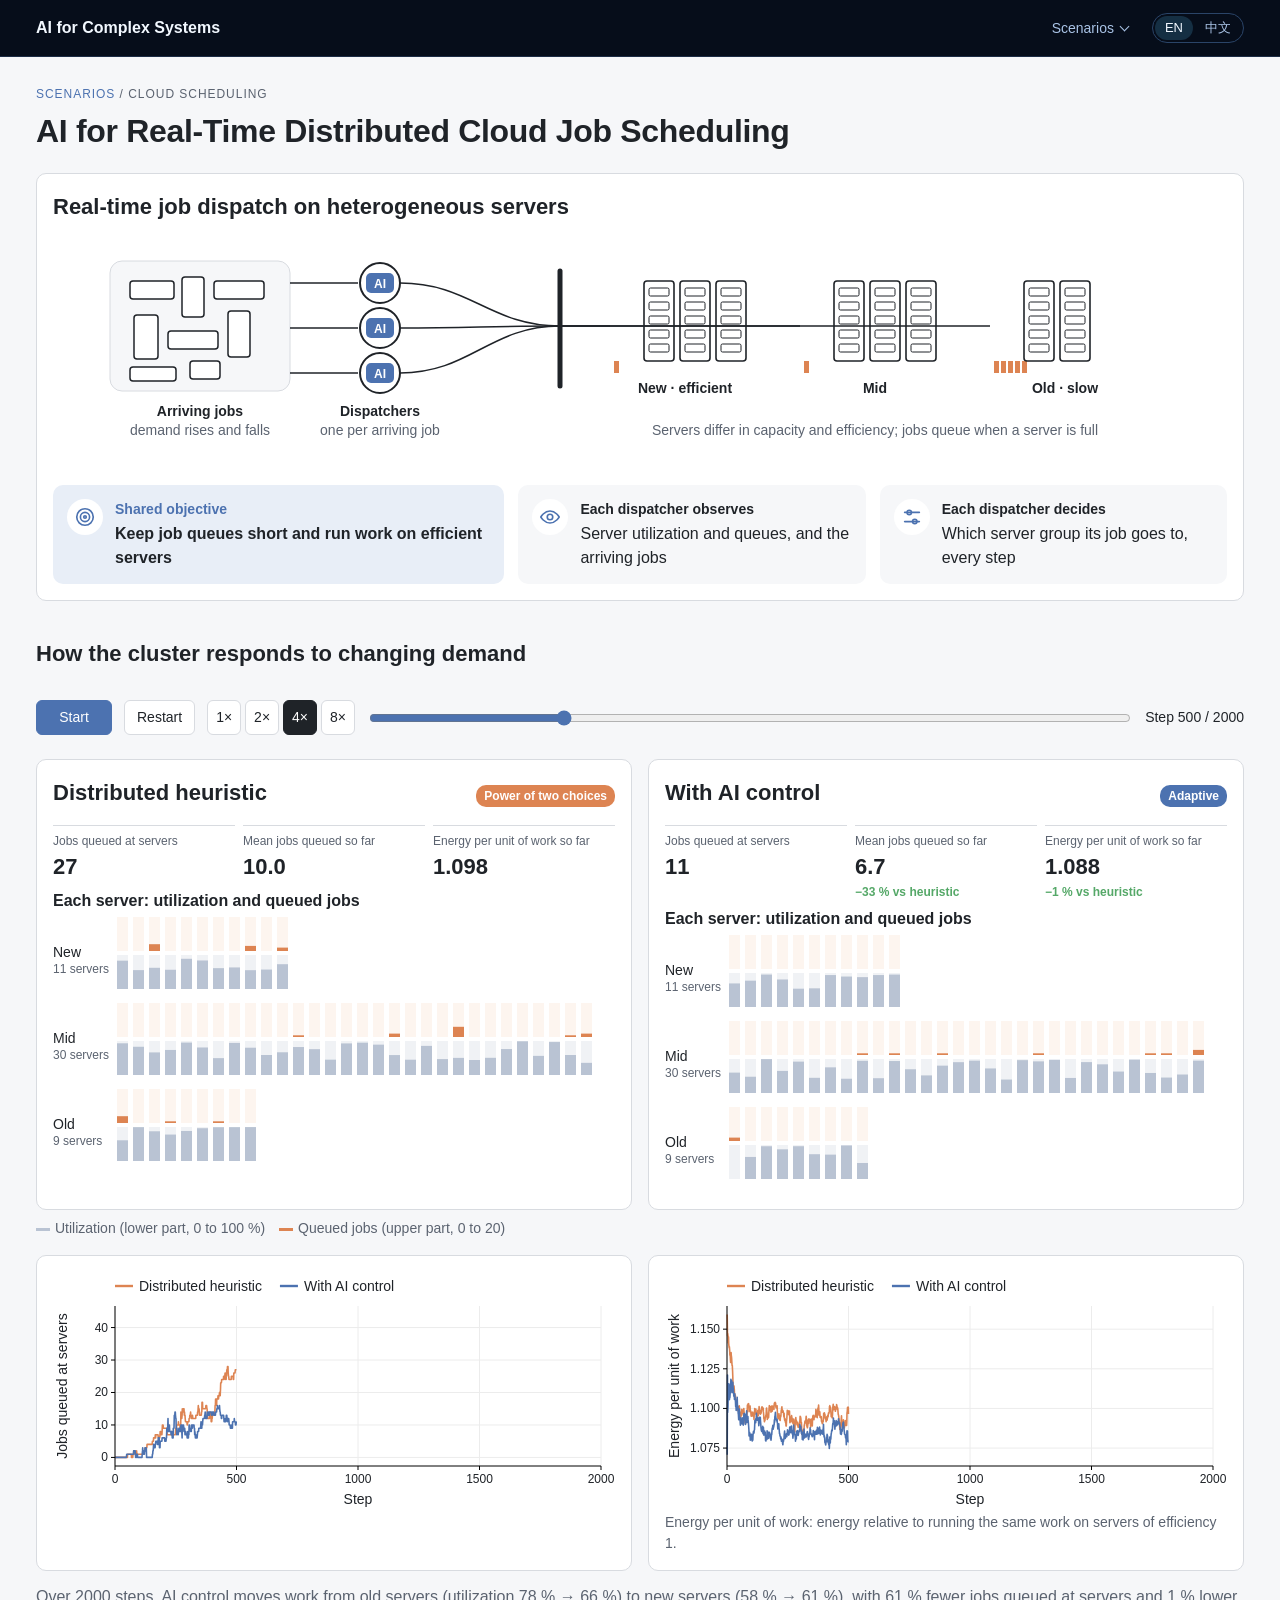
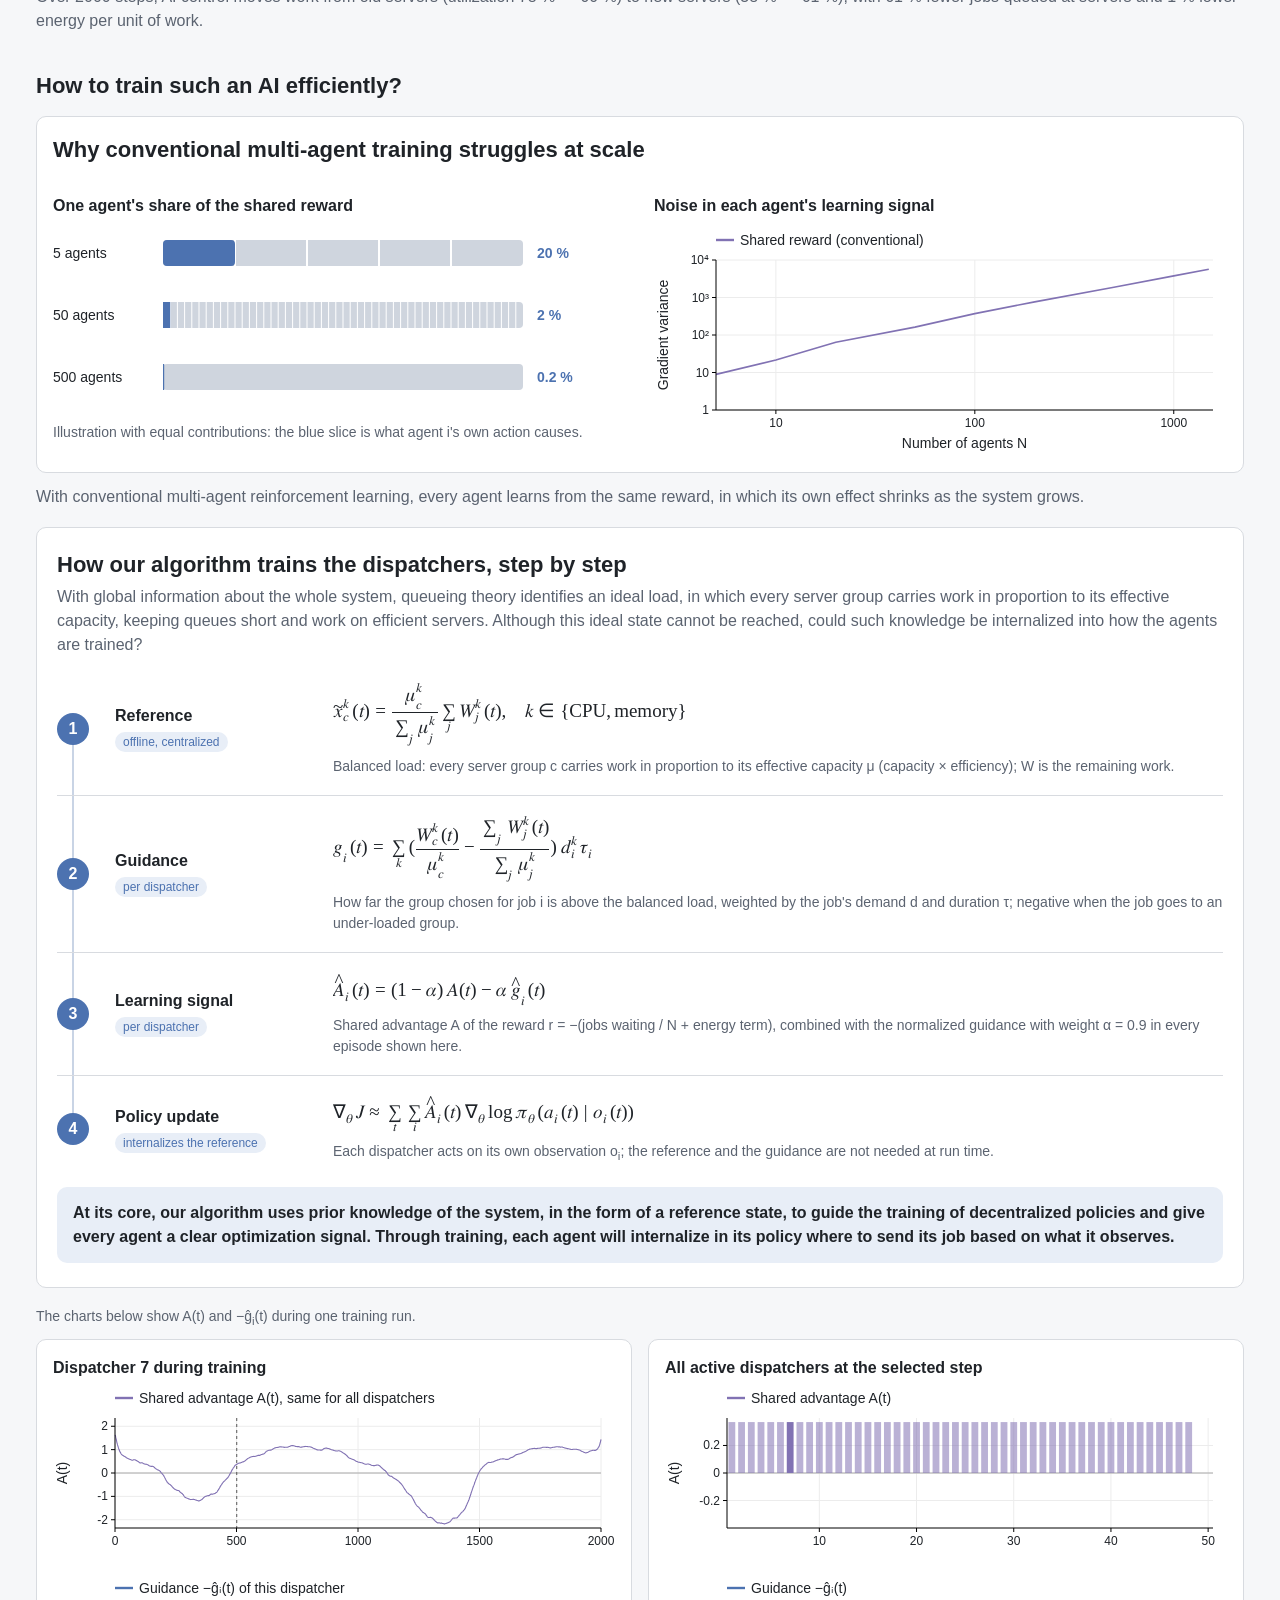
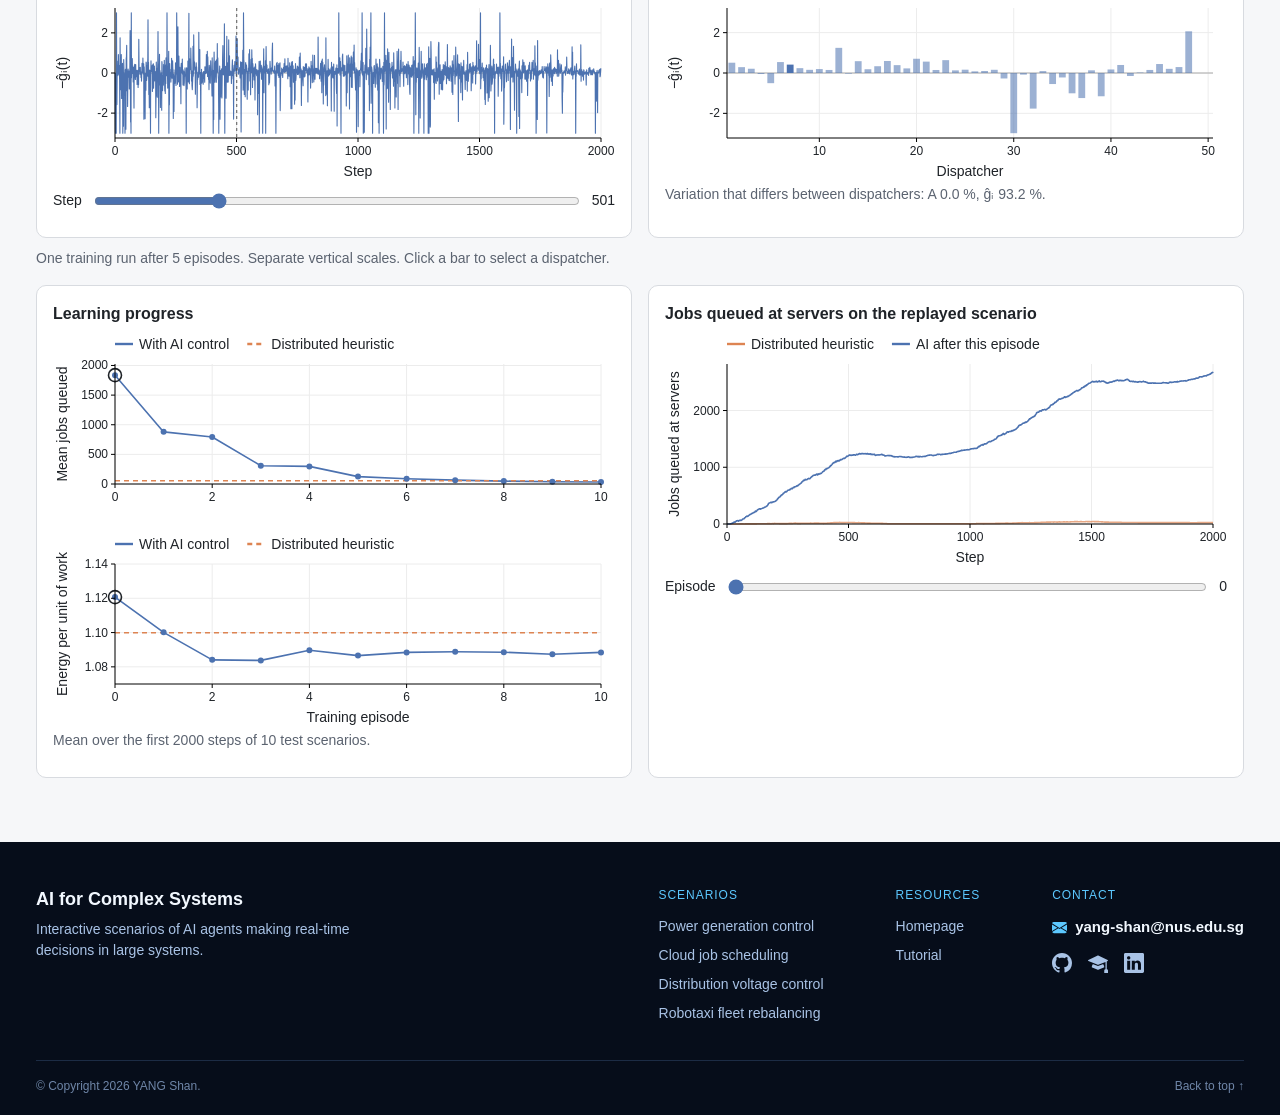
==== commit d5901b5c: "Chinese version" ====
--- a/cloud.html
+++ b/cloud.html
@@ -13,6 +13,11 @@
   <meta name="viewport" content="width=device-width, initial-scale=1">
   <title>Distributed Job Scheduling</title>
   <link rel="stylesheet" href="assets/site.css">
+  <script src="assets/i18n-zh.js"></script>
+  <script src="assets/i18n.js"></script>
+  <link rel="icon" href="assets/favicon.svg" type="image/svg+xml">
+  <link rel="icon" href="assets/favicon-32.png" type="image/png" sizes="32x32">
+  <link rel="apple-touch-icon" href="assets/apple-touch-icon.png">
 </head>
 <body>
   <script src="assets/layout.js" data-part="header"></script>
@@ -95,29 +100,29 @@
       </div>
       <p class="lead" style="margin:12px 0 18px">With conventional multi-agent reinforcement learning, every agent learns from the same reward, in which its own effect shrinks as the system grows.</p>
       <div class="card steps">
-        <h2 style="margin:12px 0 4px">How DG-PG trains the dispatchers, step by step</h2>
+        <h2 style="margin:12px 0 4px">How our algorithm trains the dispatchers, step by step</h2>
         <p class="steps-lead">With global information about the whole system, queueing theory identifies an ideal load, in which every server group carries work in proportion to its effective capacity, keeping queues short and work on efficient servers. Although this ideal state cannot be reached, could such knowledge be internalized into how the agents are trained?</p>
         <div class="step">
           <span class="step-num">1</span>
           <div class="step-head"><b>Reference</b><span class="step-tag">offline, centralized</span></div>
-          <div class="step-body"><math displaystyle="true"><msubsup><mover accent="true"><mi>x</mi><mo>~</mo></mover><mi>c</mi><mi>k</mi></msubsup><mo stretchy="false">(</mo><mi>t</mi><mo stretchy="false">)</mo><mo>=</mo><mfrac><mrow><msubsup><mi>μ</mi><mi>c</mi><mi>k</mi></msubsup></mrow><mrow><munder><mo>∑</mo><mi>j</mi></munder><msubsup><mi>μ</mi><mi>j</mi><mi>k</mi></msubsup></mrow></mfrac><munder><mo>∑</mo><mi>j</mi></munder><msubsup><mi>W</mi><mi>j</mi><mi>k</mi></msubsup><mo stretchy="false">(</mo><mi>t</mi><mo stretchy="false">)</mo><mo>,</mo><mspace width="0.8em"/><mi>k</mi><mo>∈</mo><mo stretchy="false">{</mo><mtext>CPU</mtext><mo>,</mo><mtext>memory</mtext><mo stretchy="false">}</mo></math><p>Balanced load: every server group c carries work in proportion to its effective capacity μ (capacity × efficiency); W is the remaining work.</p></div>
+          <div class="step-body"><div class="step-formula"><math displaystyle="true"><msubsup><mover accent="true"><mi>x</mi><mo>~</mo></mover><mi>c</mi><mi>k</mi></msubsup><mo stretchy="false">(</mo><mi>t</mi><mo stretchy="false">)</mo><mo>=</mo><mfrac><mrow><msubsup><mi>μ</mi><mi>c</mi><mi>k</mi></msubsup></mrow><mrow><munder><mo>∑</mo><mi>j</mi></munder><msubsup><mi>μ</mi><mi>j</mi><mi>k</mi></msubsup></mrow></mfrac><munder><mo>∑</mo><mi>j</mi></munder><msubsup><mi>W</mi><mi>j</mi><mi>k</mi></msubsup><mo stretchy="false">(</mo><mi>t</mi><mo stretchy="false">)</mo><mo>,</mo><mspace width="0.8em"/><mi>k</mi><mo>∈</mo><mo stretchy="false">{</mo><mtext>CPU</mtext><mo>,</mo><mtext>memory</mtext><mo stretchy="false">}</mo></math></div><p>Balanced load: every server group c carries work in proportion to its effective capacity μ (capacity × efficiency); W is the remaining work.</p></div>
         </div>
         <div class="step">
           <span class="step-num">2</span>
           <div class="step-head"><b>Guidance</b><span class="step-tag">per dispatcher</span></div>
-          <div class="step-body"><math displaystyle="true"><msub><mi>g</mi><mi>i</mi></msub><mo stretchy="false">(</mo><mi>t</mi><mo stretchy="false">)</mo><mo>=</mo><munder><mo>∑</mo><mi>k</mi></munder><mo>(</mo><mfrac><mrow><msubsup><mi>W</mi><mi>c</mi><mi>k</mi></msubsup><mo stretchy="false">(</mo><mi>t</mi><mo stretchy="false">)</mo></mrow><mrow><msubsup><mi>μ</mi><mi>c</mi><mi>k</mi></msubsup></mrow></mfrac><mo>−</mo><mfrac><mrow><munder><mo>∑</mo><mi>j</mi></munder><msubsup><mi>W</mi><mi>j</mi><mi>k</mi></msubsup><mo stretchy="false">(</mo><mi>t</mi><mo stretchy="false">)</mo></mrow><mrow><munder><mo>∑</mo><mi>j</mi></munder><msubsup><mi>μ</mi><mi>j</mi><mi>k</mi></msubsup></mrow></mfrac><mo>)</mo><mspace width="0.2em"/><msubsup><mi>d</mi><mi>i</mi><mi>k</mi></msubsup><msub><mi>τ</mi><mi>i</mi></msub></math><p>How far the group chosen for job i is above the balanced load, weighted by the job's demand d and duration τ; negative when the job goes to an under-loaded group.</p></div>
+          <div class="step-body"><div class="step-formula"><math displaystyle="true"><msub><mi>g</mi><mi>i</mi></msub><mo stretchy="false">(</mo><mi>t</mi><mo stretchy="false">)</mo><mo>=</mo><munder><mo>∑</mo><mi>k</mi></munder><mo>(</mo><mfrac><mrow><msubsup><mi>W</mi><mi>c</mi><mi>k</mi></msubsup><mo stretchy="false">(</mo><mi>t</mi><mo stretchy="false">)</mo></mrow><mrow><msubsup><mi>μ</mi><mi>c</mi><mi>k</mi></msubsup></mrow></mfrac><mo>−</mo><mfrac><mrow><munder><mo>∑</mo><mi>j</mi></munder><msubsup><mi>W</mi><mi>j</mi><mi>k</mi></msubsup><mo stretchy="false">(</mo><mi>t</mi><mo stretchy="false">)</mo></mrow><mrow><munder><mo>∑</mo><mi>j</mi></munder><msubsup><mi>μ</mi><mi>j</mi><mi>k</mi></msubsup></mrow></mfrac><mo>)</mo><mspace width="0.2em"/><msubsup><mi>d</mi><mi>i</mi><mi>k</mi></msubsup><msub><mi>τ</mi><mi>i</mi></msub></math></div><p>How far the group chosen for job i is above the balanced load, weighted by the job's demand d and duration τ; negative when the job goes to an under-loaded group.</p></div>
         </div>
         <div class="step">
           <span class="step-num">3</span>
           <div class="step-head"><b>Learning signal</b><span class="step-tag">per dispatcher</span></div>
-          <div class="step-body"><math displaystyle="true"><msub><mover accent="true"><mi>A</mi><mo>^</mo></mover><mi>i</mi></msub><mo stretchy="false">(</mo><mi>t</mi><mo stretchy="false">)</mo><mo>=</mo><mo stretchy="false">(</mo><mn>1</mn><mo>−</mo><mi>α</mi><mo stretchy="false">)</mo><mspace width="0.2em"/><mi>A</mi><mo stretchy="false">(</mo><mi>t</mi><mo stretchy="false">)</mo><mo>−</mo><mi>α</mi><mspace width="0.2em"/><msub><mover accent="true"><mi>g</mi><mo>^</mo></mover><mi>i</mi></msub><mo stretchy="false">(</mo><mi>t</mi><mo stretchy="false">)</mo></math><p>Shared advantage A of the reward r = −(jobs waiting / N + energy term), combined with the normalized guidance with weight α = 0.9 in every episode shown here.</p></div>
+          <div class="step-body"><div class="step-formula"><math displaystyle="true"><msub><mover accent="true"><mi>A</mi><mo>^</mo></mover><mi>i</mi></msub><mo stretchy="false">(</mo><mi>t</mi><mo stretchy="false">)</mo><mo>=</mo><mo stretchy="false">(</mo><mn>1</mn><mo>−</mo><mi>α</mi><mo stretchy="false">)</mo><mspace width="0.2em"/><mi>A</mi><mo stretchy="false">(</mo><mi>t</mi><mo stretchy="false">)</mo><mo>−</mo><mi>α</mi><mspace width="0.2em"/><msub><mover accent="true"><mi>g</mi><mo>^</mo></mover><mi>i</mi></msub><mo stretchy="false">(</mo><mi>t</mi><mo stretchy="false">)</mo></math></div><p>Shared advantage A of the reward r = −(jobs waiting / N + energy term), combined with the normalized guidance with weight α = 0.9 in every episode shown here.</p></div>
         </div>
         <div class="step">
           <span class="step-num">4</span>
           <div class="step-head"><b>Policy update</b><span class="step-tag">internalizes the reference</span></div>
-          <div class="step-body"><math displaystyle="true"><msub><mo>∇</mo><mi>θ</mi></msub><mi>J</mi><mo>≈</mo><munder><mo>∑</mo><mi>t</mi></munder><munder><mo>∑</mo><mi>i</mi></munder><msub><mover accent="true"><mi>A</mi><mo>^</mo></mover><mi>i</mi></msub><mo stretchy="false">(</mo><mi>t</mi><mo stretchy="false">)</mo><mspace width="0.2em"/><msub><mo>∇</mo><mi>θ</mi></msub><mi>log</mi><mo>⁡</mo><mspace width="0.17em"/><msub><mi>π</mi><mi>θ</mi></msub><mo stretchy="false">(</mo><msub><mi>a</mi><mi>i</mi></msub><mo stretchy="false">(</mo><mi>t</mi><mo stretchy="false">)</mo><mo stretchy="false">|</mo><msub><mi>o</mi><mi>i</mi></msub><mo stretchy="false">(</mo><mi>t</mi><mo stretchy="false">)</mo><mo stretchy="false">)</mo></math><p>Each dispatcher acts on its own observation o<sub>i</sub>; the reference and the guidance are not needed at run time.</p></div>
+          <div class="step-body"><div class="step-formula"><math displaystyle="true"><msub><mo>∇</mo><mi>θ</mi></msub><mi>J</mi><mo>≈</mo><munder><mo>∑</mo><mi>t</mi></munder><munder><mo>∑</mo><mi>i</mi></munder><msub><mover accent="true"><mi>A</mi><mo>^</mo></mover><mi>i</mi></msub><mo stretchy="false">(</mo><mi>t</mi><mo stretchy="false">)</mo><mspace width="0.2em"/><msub><mo>∇</mo><mi>θ</mi></msub><mi>log</mi><mo>⁡</mo><mspace width="0.17em"/><msub><mi>π</mi><mi>θ</mi></msub><mo stretchy="false">(</mo><msub><mi>a</mi><mi>i</mi></msub><mo stretchy="false">(</mo><mi>t</mi><mo stretchy="false">)</mo><mo stretchy="false">|</mo><msub><mi>o</mi><mi>i</mi></msub><mo stretchy="false">(</mo><mi>t</mi><mo stretchy="false">)</mo><mo stretchy="false">)</mo></math></div><p>Each dispatcher acts on its own observation o<sub>i</sub>; the reference and the guidance are not needed at run time.</p></div>
         </div>
-        <p class="steps-summary">At its core, DG-PG uses prior knowledge of the system, in the form of a reference state, to guide the training of decentralized policies and give every agent a clear optimization signal. Through training, each agent will internalize in its policy where to send its job based on what it observes.</p>
+        <p class="steps-summary">At its core, our algorithm uses prior knowledge of the system, in the form of a reference state, to guide the training of decentralized policies and give every agent a clear optimization signal. Through training, each agent will internalize in its policy where to send its job based on what it observes.</p>
       </div>
       <p class="note" style="margin:18px 0 10px">The charts below show A(t) and −ĝ<sub>i</sub>(t) during one training run.</p>
       <div class="grid-2">
--- a/assets/site.css
+++ b/assets/site.css
@@ -13,7 +13,9 @@
   --panel: #ffffff;
   --page: #f6f7f9;
   --bar: #b9c3d3;
-  font-family: Helvetica, Arial, sans-serif;
+  /* Chinese text falls back to the system CJK fonts. */
+  --font: Helvetica, Arial, "PingFang SC", "Hiragino Sans GB", "Microsoft YaHei", "Noto Sans CJK SC", "Noto Sans SC", sans-serif;
+  font-family: var(--font);
   color: var(--ink);
 }
 
@@ -111,7 +113,7 @@
 .speed button { padding: 6px 8px; }
 
 .panel-head { display: flex; justify-content: space-between; align-items: baseline; gap: 8px; }
-.tag { font-size: 12px; font-weight: bold; padding: 2px 8px; border-radius: 10px; color: #fff; }
+.tag { font-size: 12px; font-weight: bold; padding: 2px 8px; border-radius: 10px; color: #fff; white-space: nowrap; }
 .tag.baseline { background: var(--orange); }
 .tag.dgpg { background: var(--blue); }
 
@@ -121,7 +123,7 @@
 .kpi strong { font-size: 22px; font-variant-numeric: tabular-nums; }
 
 svg { display: block; width: 100%; height: auto; overflow: visible; }
-svg text { font-family: Helvetica, Arial, sans-serif; fill: var(--ink); }
+svg text { font-family: var(--font); fill: var(--ink); }
 .axis-label { font-size: 14px; }
 .tick-label { font-size: 12px; }
 .legend-label { font-size: 14px; }
@@ -150,7 +152,7 @@
 .spec-icon { width: 36px; height: 36px; padding: 7px; border-radius: 50%; background: #fff; fill: none; stroke: var(--blue); stroke-width: 1.8; stroke-linecap: round; stroke-linejoin: round; }
 .spec > div.goal { background: #e8eef7; }
 .spec .goal b { color: var(--blue); }
-.spec .goal p { font-size: 18px; font-weight: bold; line-height: 1.35; }
+.spec .goal p { font-weight: bold; }
 .kpi em.delta { display: block; font-style: normal; font-size: 12px; font-weight: bold; color: var(--green); }
 .kpi em.delta.worse { color: var(--muted); }
 .steps { padding: 8px 20px; }
@@ -160,9 +162,19 @@
 .step:not(:last-of-type)::before { content: ""; position: absolute; left: 15px; top: 50%; height: 100%; border-left: 2px solid #c9d4e5; }
 .step-head b { display: block; font-size: 16px; }
 .step-tag { display: inline-block; margin-top: 4px; font-size: 12px; color: var(--blue); background: #e8eef7; border-radius: 10px; padding: 1px 8px; }
+.step-body { min-width: 0; }
+/* A formula wider than the column scrolls sideways instead of being cut off. */
+.step-formula { overflow-x: auto; overflow-y: hidden; padding: 2px 0 4px; -webkit-overflow-scrolling: touch; }
 .step-body math { font-size: 19px; }
 .step-body p { margin: 6px 0 0; font-size: 14px; color: var(--muted); }
 @media (max-width: 860px) { .step { grid-template-columns: 40px 1fr; } .step-body { grid-column: 2; } }
+@media (max-width: 640px) {
+  .steps { padding: 4px 14px; } .step { grid-template-columns: 32px 1fr; gap: 12px; } .step-body math { font-size: 16px; }
+  /* Keep the problem diagram legible: it scrolls sideways instead of shrinking to fit. */
+  #problem-diagram { overflow-x: auto; overflow-y: hidden; -webkit-overflow-scrolling: touch; }
+  #problem-diagram svg { min-width: 720px; }
+}
+.more-right { -webkit-mask-image: linear-gradient(to right, #000 calc(100% - 40px), transparent); mask-image: linear-gradient(to right, #000 calc(100% - 40px), transparent); }
 .scaling { gap: 28px; align-items: start; }
 .scaling h3 { margin-bottom: 8px; }
 .steps-lead { margin: 0 0 6px; color: var(--muted); }
@@ -190,14 +202,15 @@
 .scenario-thumb svg { border-radius: 8px; }
 .scenario h3 { font-size: 18px; margin-bottom: 6px; }
 .scenario .note { margin-bottom: 6px; }
-@media (max-width: 640px) { .scenario { grid-template-columns: 1fr; } }
+@media (max-width: 640px) { .scenario, .more-scenarios { grid-template-columns: 1fr; } }
 .more-scenarios { display: grid; grid-template-columns: 200px 1fr; gap: 18px; align-items: center; margin-top: 16px; }
 .scenario-thumb.small svg { max-height: 110px; }
 .tutorial { display: flex; justify-content: space-between; align-items: center; gap: 20px; flex-wrap: wrap; padding: 24px; color: #e8f4ff; background: linear-gradient(120deg, #0b1d36, #13345f); border: none; }
 .tutorial .eyebrow { color: #5cc8ff; }
 .tutorial h2 { color: #f2f8ff; }
 .tutorial .note { color: #a9c3e6; margin: 0; }
-.tutorial-links { display: flex; gap: 10px; flex-wrap: wrap; }
+.tutorial > div:first-child { flex: 1 1 480px; min-width: 0; }
+.tutorial-links { display: flex; gap: 10px; flex-wrap: wrap; flex: none; }
 .tutorial + .tutorial { margin-top: 16px; }
 .pill { display: inline-block; padding: 8px 16px; border-radius: 20px; border: 1px solid #5cc8ff; color: #e8f4ff; font-size: 14px; font-weight: bold; }
 .pill:hover { background: rgba(92, 200, 255, 0.15); text-decoration: none; }
@@ -241,9 +254,27 @@
 .nav-menu-list .nav-menu-all { margin-top: 4px; padding-top: 10px; border-top: 1px solid #1c2c45; border-radius: 0 0 6px 6px; color: #5cc8ff; }
 @media (max-width: 640px) { .header-nav { gap: 18px; } .nav-menu-list { right: -60px; } }
 
+/* Language switch: EN / 中文, in the header and at the top right of the overview hero. */
+html.i18n-pending body { visibility: hidden; }
+.lang-switch { display: inline-flex; gap: 2px; padding: 2px; border: 1px solid #2a4468; border-radius: 16px; }
+.lang-switch button { border: 0; border-radius: 14px; background: transparent; color: #a9c3e6; font-size: 13px; line-height: 1.4; padding: 3px 10px; white-space: nowrap; }
+.lang-switch button:hover { color: #f2f8ff; }
+.lang-switch button[aria-pressed=true] { background: rgba(92, 200, 255, 0.18); color: #f2f8ff; cursor: default; }
+.lang-switch button:focus-visible { outline: 2px solid #5cc8ff; outline-offset: 1px; }
+.hero-lang { position: absolute; top: 0; left: 0; right: 0; z-index: 1; max-width: 1240px; margin: 0 auto; padding: 18px 16px 0; display: flex; justify-content: flex-end; pointer-events: none; }
+.hero-lang .lang-switch { pointer-events: auto; background: rgba(6, 13, 26, 0.6); }
+/* On narrow screens only the other language is offered. */
+@media (max-width: 640px) { .lang-switch button[aria-pressed=true] { display: none; } .lang-switch button { padding: 3px 8px; } }
+@media (max-width: 460px) {
+  .header-nav { gap: 14px; flex: none; }
+  .header-brand { min-width: 0; overflow: hidden; text-overflow: ellipsis; }
+}
+
 /* Robotaxi rebalancing page */
 .timeline-card { margin-top: 16px; padding-bottom: 10px; }
 .pattern-now { display: flex; flex-wrap: wrap; align-items: baseline; gap: 10px; margin-bottom: 8px; font-size: 16px; }
 .pattern-now .note { margin: 0; }
 .pattern-dot { display: inline-block; width: 12px; height: 12px; border-radius: 50%; align-self: center; }
 .city svg { max-width: 600px; margin: 8px auto 0; }
+.road svg { max-width: 600px; margin: 8px auto 0; }
+#problem-diagram svg { max-width: 560px; }
